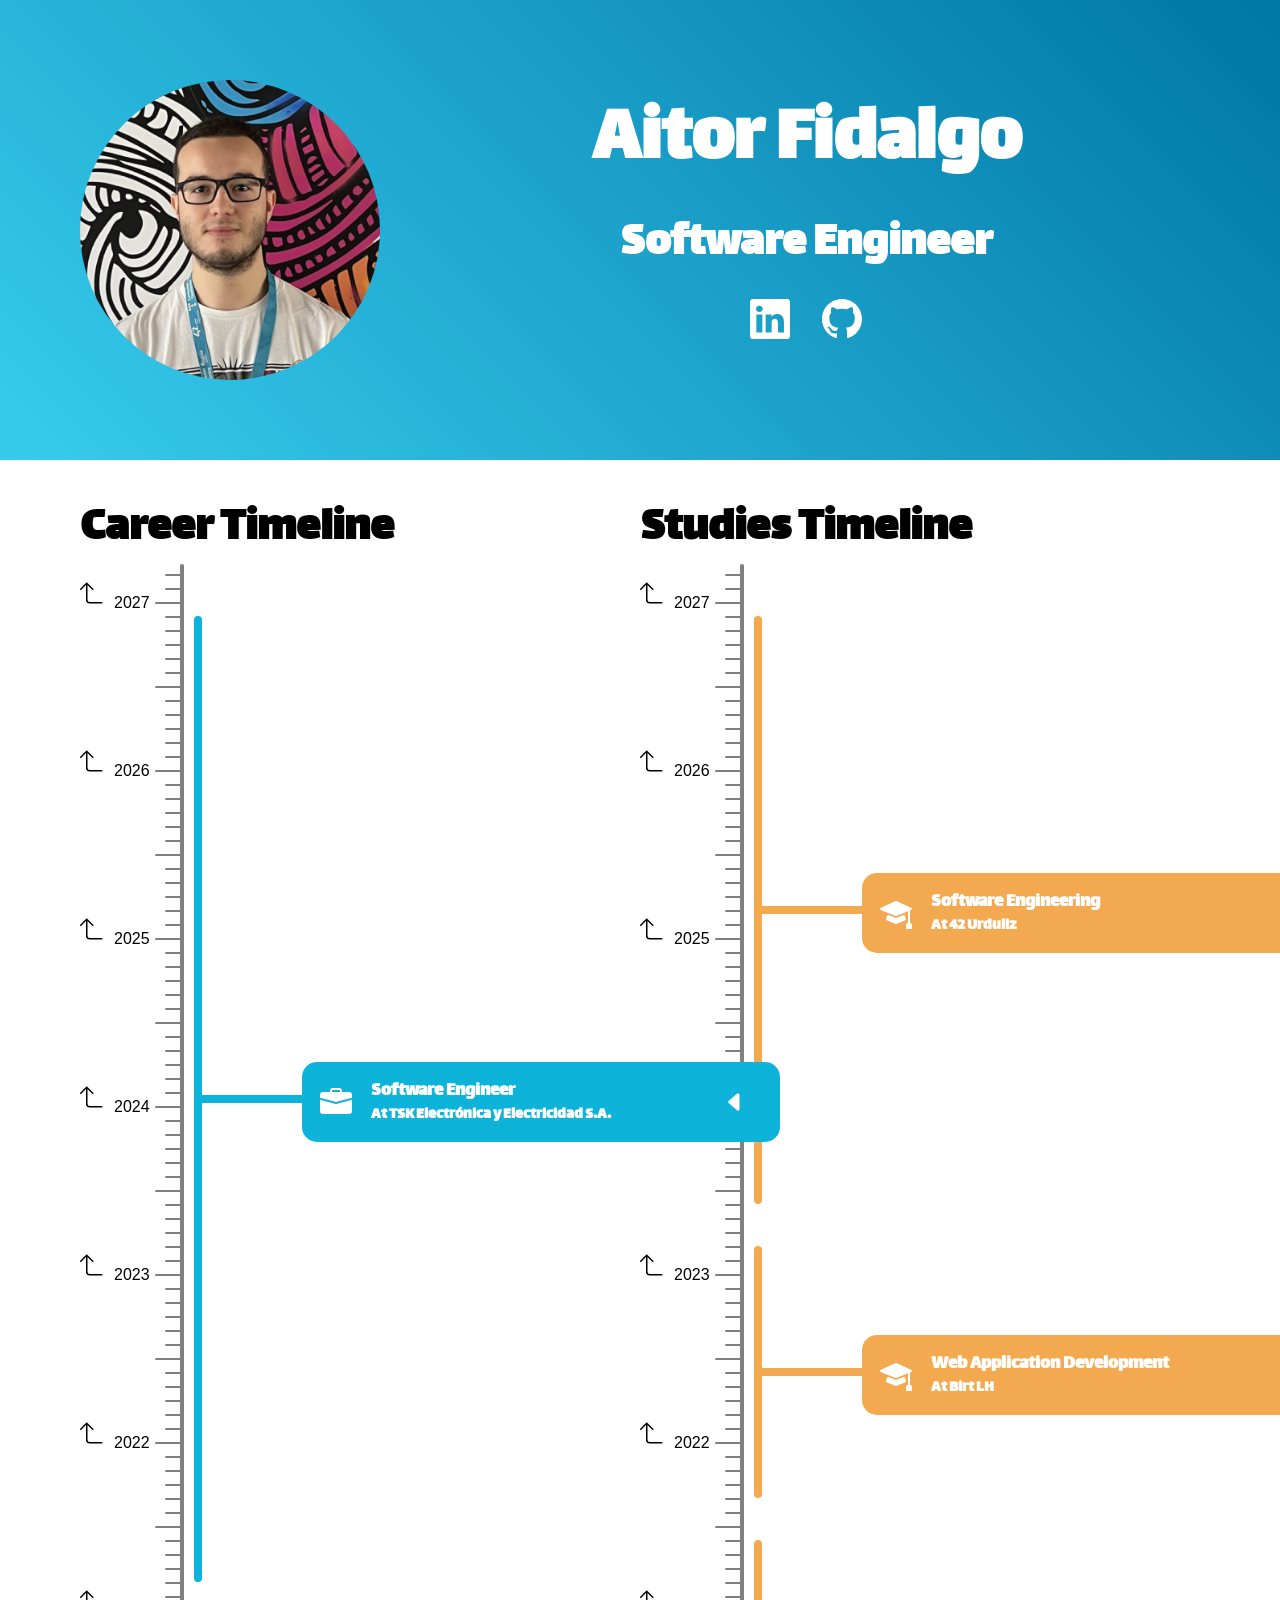
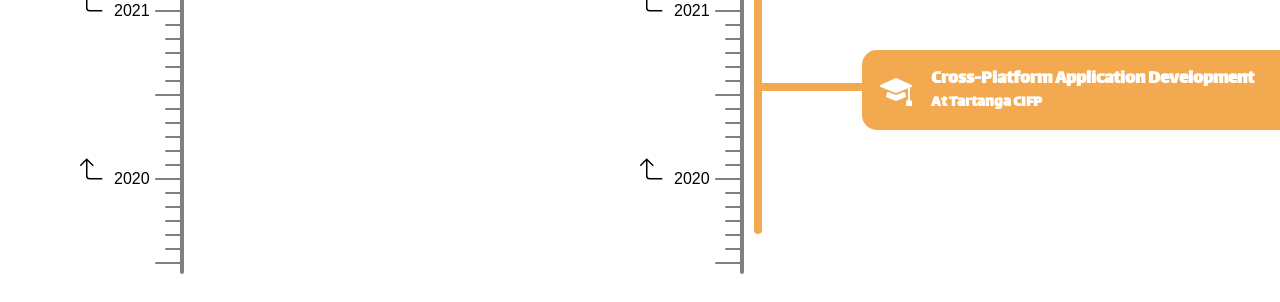
==== index.html @ bffec0f4 "Timeline creation automated with content data file" ====
<!DOCTYPE html>
<html lang="en">
	<head>
		<title>Aitor Fidalgo</title>
		<link rel="stylesheet" href="./css/styles.min.css">
		<link rel="stylesheet" href="./css/timeline.min.css">
		<script src="./src/timeline.js" type="module"></script>
	</head>
	<body>
		<header>
			<div class="content-wrapper row">
				<img class="profile-img" src="./img/profile.jpeg"/>
				<div class="title col">
					<h1>Aitor Fidalgo</h1>
					<h2>Software Engineer</h2>
					<div class="social-media row">
						<a href="https://es.linkedin.com/in/aitorfidalgo"><img src="./img/icons/linkedin-white.svg"/></a>
						<a href="https://github.com/aitorfi"><img src="./img/icons/github-white.svg"/></a>
					</div>
				</div>
			</div>
		</header>
		<main>
			<section>
				<div class="content-wrapper">
					<div class="row">
						<div class="col2">
							<h2>Career Timeline</h2>
							<div class="row" id="career-timeline">
								<div class="h-timeline"></div>
								<div class="v-timeline"></div>
								<div class="timeline-item-container col"></div>
							</div>
						</div>
						<div class="col2">
							<h2>Studies Timeline</h2>
							<div class="row" id="studies-timeline">
								<div class="h-timeline"></div>
								<div class="v-timeline"></div>
								<div class="timeline-item-container col"></div>
							</div>
						</div>	
					</div>
				</div>
			</section>
		</main>
	</body>
</html>
---- css/styles.min.css ----
@font-face{font-family:"lalezar-regular";src:url("../fonts/lalezar-regular-webfont.woff2") format("woff2"),url("../fonts/lalezar-regular-webfont.woff") format("woff");font-weight:normal;font-style:normal}body{margin:0;padding:0;font-family:Helvetica,Arial,sans-serif}h1,h2,h3,h4{width:100%;margin:0;font-family:"lalezar-regular"}h1{font-size:5rem}h2{font-size:3rem}h3{font-size:1.2rem}h4{font-size:1rem}header{padding:5rem 5rem;background-image:linear-gradient(45deg, #37ccee, #0076a5)}header .profile-img{width:300px;height:300px;border-radius:50%}header .title{width:100%;overflow:hidden;margin-left:2rem}header .title h1,header .title h2{color:#fff;text-align:center}header .title .social-media{align-self:center}header .title .social-media img{width:40px;height:40px;margin:1rem}main{padding:0 5rem}main section{margin:2rem 0}.content-wrapper{max-width:1600px;margin:0 auto}.row{display:flex;flex-direction:row}.col,.col2{display:flex;flex-direction:column}.col2{width:50%}
---- css/timeline.min.css ----
.time-milestone,.time-milestone-big{height:14px;align-items:center;justify-content:right;margin-left:auto;font-size:.8rem}.time-milestone img,.time-milestone-big img{width:24px;height:24px;margin-top:-20px;margin-right:10px}.time-milestone .time-milestone-indicator,.time-milestone-big .time-milestone-indicator{display:block;width:15px;height:2px;margin-left:5px;background-color:gray;border-top-left-radius:2px;border-bottom-left-radius:2px}.time-milestone-big{font-size:1rem}.time-milestone-big .time-milestone-indicator{width:25px}.v-timeline{width:4px;margin:-4px 0 -4px 0;background-color:gray;border-radius:4px}.timeline-item{width:8px;margin-left:10px;border-radius:4px}.timeline-item.job,.timeline-item-connector.job,.timeline-item-card.job{background-color:#0db3d9}.timeline-item.studies,.timeline-item-connector.studies,.timeline-item-card.studies{background-color:#f2a950}.timeline-item-connector{position:relative;width:100px;height:8px;margin-left:8px}.timeline-item-card{position:relative;width:450px;top:-33px;left:100px;padding:14px;color:#fff;border-radius:15px}.timeline-item-card h4{margin-top:-5px}.timeline-item-card img{width:32px;margin-right:15px;padding:4px}.timeline-item-card summary::-webkit-details-marker{display:none}.timeline-item-card .summary-marker-expanded{display:none}.timeline-item-card .summary-marker-collapsed{display:block}.timeline-item-card .summary-marker-expanded,.timeline-item-card .summary-marker-collapsed{width:24px;margin-left:auto}.timeline-item-card[open] .summary-marker-expanded{display:block}.timeline-item-card[open] .summary-marker-collapsed{display:none}
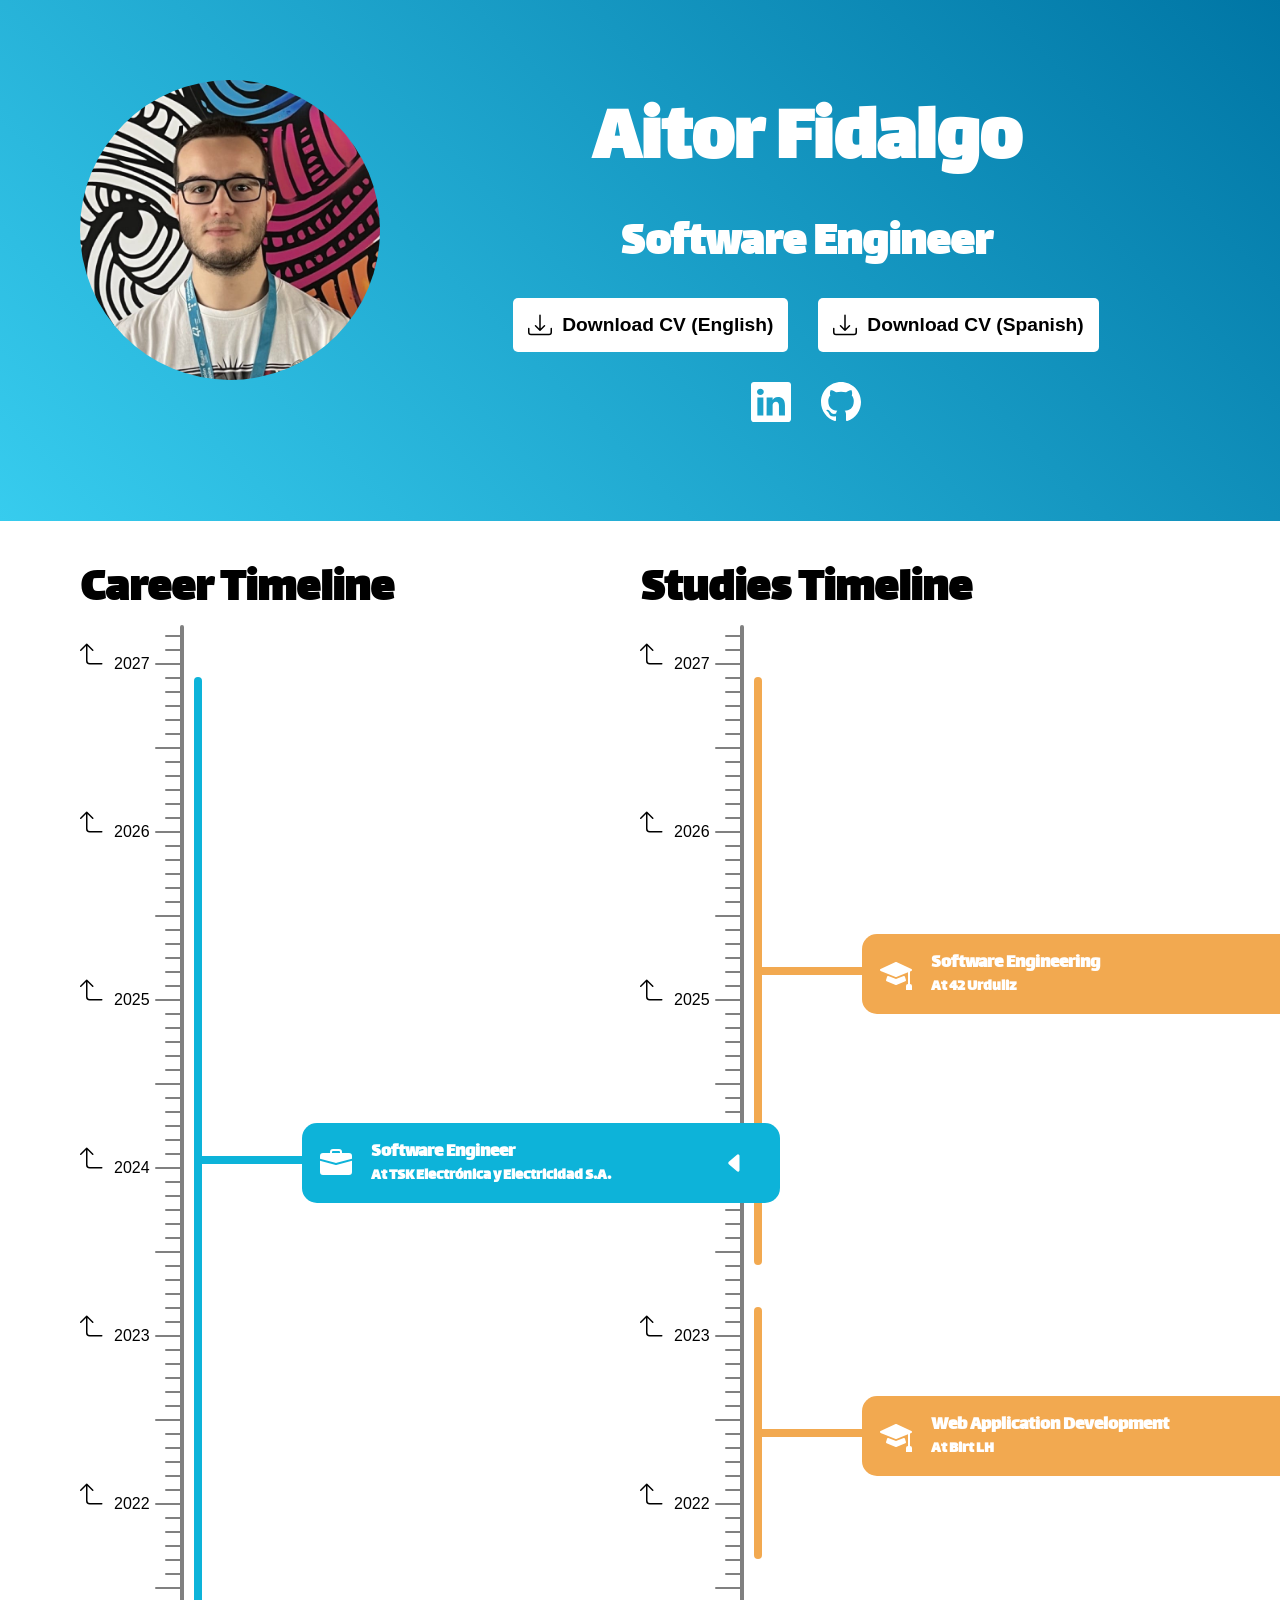
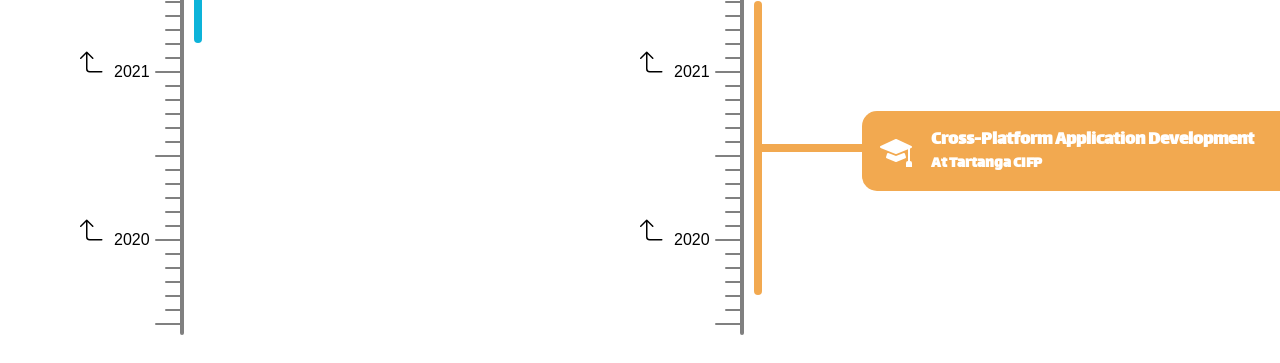
==== commit 4f1e775a: "Add cv download buttons to header" ====
--- a/index.html
+++ b/index.html
@@ -13,9 +13,19 @@
 				<div class="title col">
 					<h1>Aitor Fidalgo</h1>
 					<h2>Software Engineer</h2>
-					<div class="social-media row">
-						<a href="https://es.linkedin.com/in/aitorfidalgo"><img src="./img/icons/linkedin-white.svg"/></a>
-						<a href="https://github.com/aitorfi"><img src="./img/icons/github-white.svg"/></a>
+					<div class="centered-row">
+						<a class="download-button" href="./content/cv-english.pdf" download="CV - Aitor Fidalgo Sanchez (EN)">
+							<img src="./img/icons/download-black.svg" alt="Download icon"/>
+							Download CV (English)
+						</a>
+						<a class="download-button" href="./content/cv-spanish.pdf" download="CV - Aitor Fidalgo Sanchez (ES)">
+							<img src="./img/icons/download-black.svg" alt="Download icon"/>
+							Download CV (Spanish)
+						</a>
+					</div>
+					<div class="centered-row">
+						<a class="social-media-button" href="https://es.linkedin.com/in/aitorfidalgo"><img src="./img/icons/linkedin-white.svg"/></a>
+						<a class="social-media-button" href="https://github.com/aitorfi"><img src="./img/icons/github-white.svg"/></a>
 					</div>
 				</div>
 			</div>
--- a/css/styles.min.css
+++ b/css/styles.min.css
@@ -1 +1 @@
-@font-face{font-family:"lalezar-regular";src:url("../fonts/lalezar-regular-webfont.woff2") format("woff2"),url("../fonts/lalezar-regular-webfont.woff") format("woff");font-weight:normal;font-style:normal}body{margin:0;padding:0;font-family:Helvetica,Arial,sans-serif}h1,h2,h3,h4{width:100%;margin:0;font-family:"lalezar-regular"}h1{font-size:5rem}h2{font-size:3rem}h3{font-size:1.2rem}h4{font-size:1rem}header{padding:5rem 5rem;background-image:linear-gradient(45deg, #37ccee, #0076a5)}header .profile-img{width:300px;height:300px;border-radius:50%}header .title{width:100%;overflow:hidden;margin-left:2rem}header .title h1,header .title h2{color:#fff;text-align:center}header .title .social-media{align-self:center}header .title .social-media img{width:40px;height:40px;margin:1rem}main{padding:0 5rem}main section{margin:2rem 0}.content-wrapper{max-width:1600px;margin:0 auto}.row{display:flex;flex-direction:row}.col,.col2{display:flex;flex-direction:column}.col2{width:50%}+@font-face{font-family:"lalezar-regular";src:url("../fonts/lalezar-regular-webfont.woff2") format("woff2"),url("../fonts/lalezar-regular-webfont.woff") format("woff");font-weight:normal;font-style:normal}body{margin:0;padding:0;font-family:Helvetica,Arial,sans-serif}h1,h2,h3,h4{width:100%;margin:0;font-family:"lalezar-regular"}h1{font-size:5rem}h2{font-size:3rem}h3{font-size:1.2rem}h4{font-size:1rem}header{padding:5rem 5rem;background-image:linear-gradient(45deg, #37ccee, #0076a5)}header .profile-img{width:300px;height:300px;border-radius:50%}header .title{width:100%;overflow:hidden;margin-left:2rem}header .title h1,header .title h2{color:#fff;text-align:center}main{padding:0 5rem}main section{margin:2rem 0}.content-wrapper{max-width:1600px;margin:0 auto}.row,.centered-row{display:flex;flex-direction:row}.centered-row{align-self:center}.col,.col2{display:flex;flex-direction:column}.col2{width:50%}.download-button{display:flex;align-items:center;margin:15px;padding:15px;border-radius:5px;color:#000;background-color:#fff;font-size:1.2rem;text-decoration:none;font-weight:bold}.download-button img{width:24px;margin-right:10px}.social-media-button img{width:40px;height:40px;margin:15px}
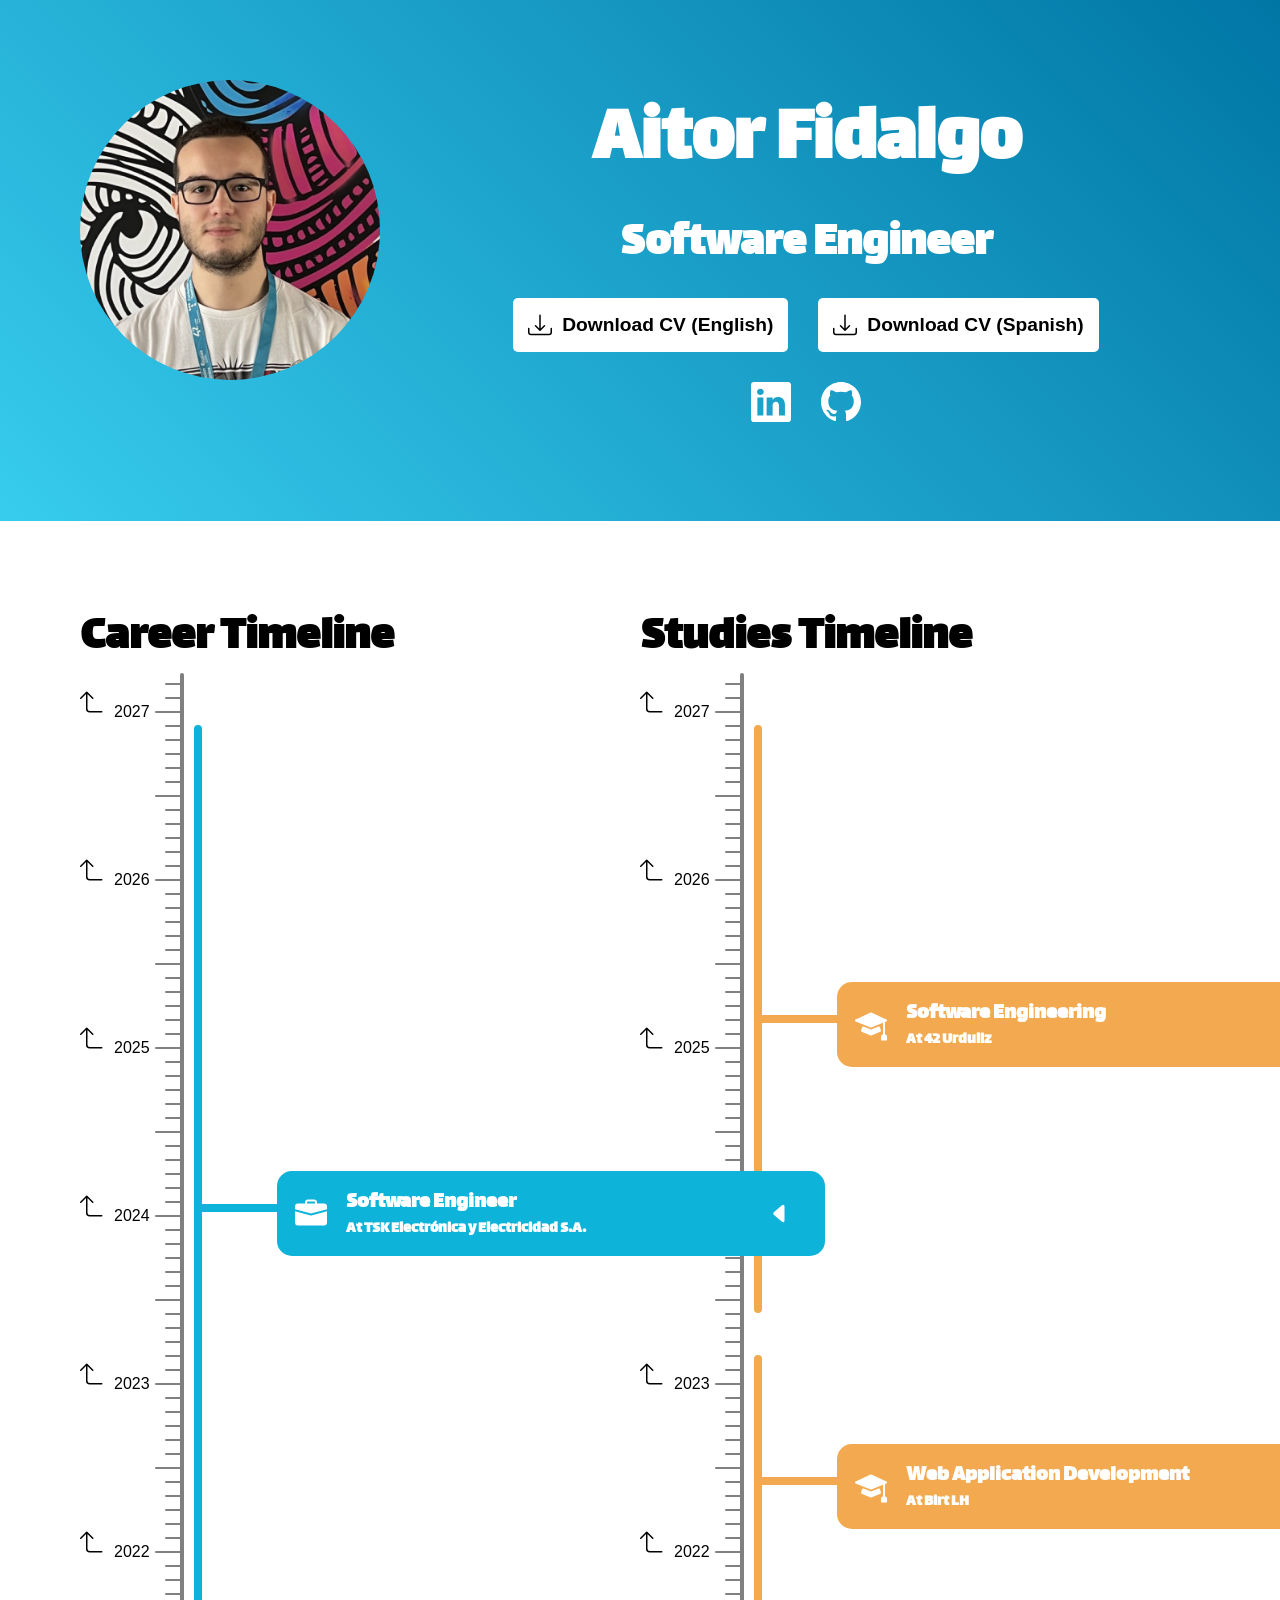
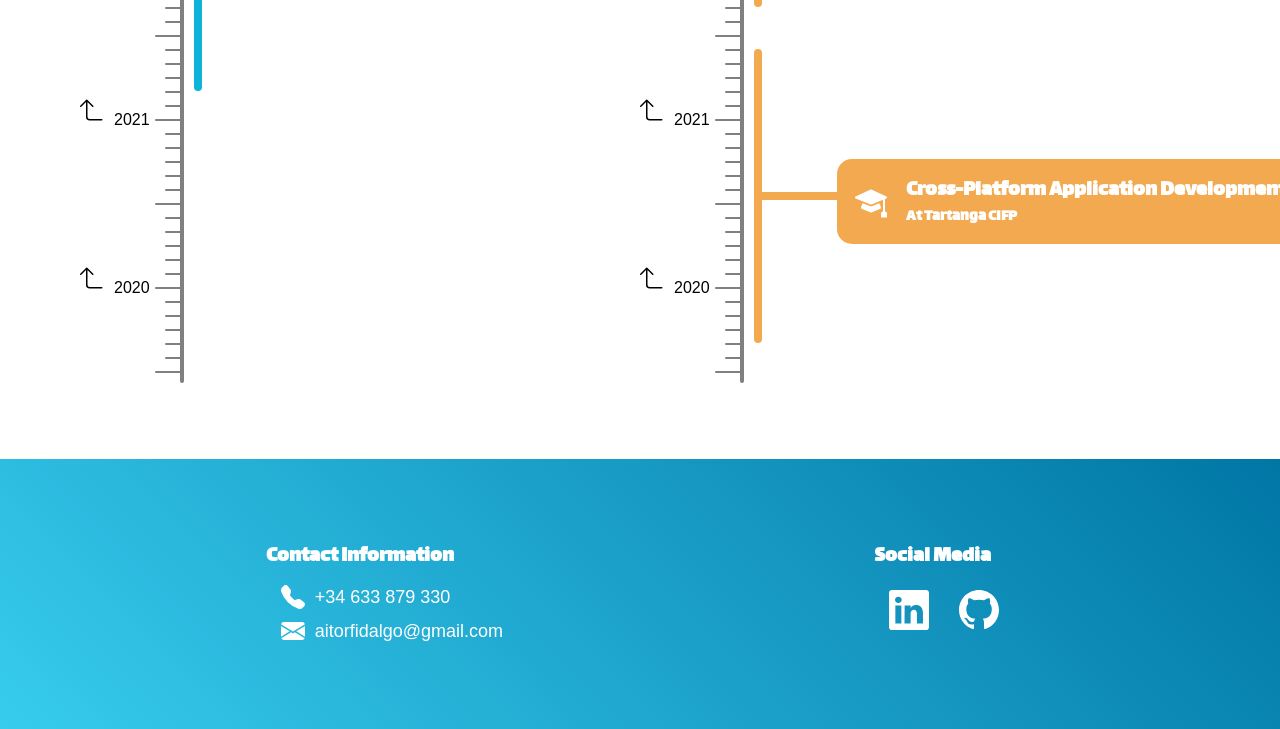
==== commit e658bb45: "WIP: Footer" ====
--- a/index.html
+++ b/index.html
@@ -24,8 +24,12 @@
 						</a>
 					</div>
 					<div class="centered-row">
-						<a class="social-media-button" href="https://es.linkedin.com/in/aitorfidalgo"><img src="./img/icons/linkedin-white.svg"/></a>
-						<a class="social-media-button" href="https://github.com/aitorfi"><img src="./img/icons/github-white.svg"/></a>
+						<a class="social-media-button" href="https://es.linkedin.com/in/aitorfidalgo">
+							<img src="./img/icons/linkedin-white.svg"/>
+						</a>
+						<a class="social-media-button" href="https://github.com/aitorfi">
+							<img src="./img/icons/github-white.svg"/>
+						</a>
 					</div>
 				</div>
 			</div>
@@ -54,5 +58,31 @@
 				</div>
 			</section>
 		</main>
+		<footer>
+			<div class="content-wrapper space-around-row">
+				<section>
+					<h3>Contact Information</h3>
+					<div class="contact-info-wrapper centered-row">
+						<img src="./img/icons/telephone-white.svg" alt="Telephone icon"/>
+						<span>+34 633 879 330</span>
+					</div>
+					<div class="contact-info-wrapper centered-row">
+						<img src="./img/icons/envelope-white.svg" alt="Email icon"/>
+						<span>aitorfidalgo@gmail.com</span>
+					</div>
+				</section>
+				<section>
+					<h3>Social Media</h3>
+					<div class="centered-row">
+						<a class="social-media-button" href="https://es.linkedin.com/in/aitorfidalgo">
+							<img src="./img/icons/linkedin-white.svg"/>
+						</a>
+						<a class="social-media-button" href="https://github.com/aitorfi">
+							<img src="./img/icons/github-white.svg"/>
+						</a>
+					</div>
+				</section>
+			</div>
+		</footer>
 	</body>
 </html>
--- a/css/styles.min.css
+++ b/css/styles.min.css
@@ -1 +1 @@
-@font-face{font-family:"lalezar-regular";src:url("../fonts/lalezar-regular-webfont.woff2") format("woff2"),url("../fonts/lalezar-regular-webfont.woff") format("woff");font-weight:normal;font-style:normal}body{margin:0;padding:0;font-family:Helvetica,Arial,sans-serif}h1,h2,h3,h4{width:100%;margin:0;font-family:"lalezar-regular"}h1{font-size:5rem}h2{font-size:3rem}h3{font-size:1.2rem}h4{font-size:1rem}header{padding:5rem 5rem;background-image:linear-gradient(45deg, #37ccee, #0076a5)}header .profile-img{width:300px;height:300px;border-radius:50%}header .title{width:100%;overflow:hidden;margin-left:2rem}header .title h1,header .title h2{color:#fff;text-align:center}main{padding:0 5rem}main section{margin:2rem 0}.content-wrapper{max-width:1600px;margin:0 auto}.row,.centered-row{display:flex;flex-direction:row}.centered-row{align-self:center}.col,.col2{display:flex;flex-direction:column}.col2{width:50%}.download-button{display:flex;align-items:center;margin:15px;padding:15px;border-radius:5px;color:#000;background-color:#fff;font-size:1.2rem;text-decoration:none;font-weight:bold}.download-button img{width:24px;margin-right:10px}.social-media-button img{width:40px;height:40px;margin:15px}+body{margin:0;padding:0}h1,h2,h3,h4{margin:0}@font-face{font-family:"lalezar-regular";src:url("../fonts/lalezar-regular-webfont.woff2") format("woff2"),url("../fonts/lalezar-regular-webfont.woff") format("woff");font-weight:normal;font-style:normal}body{font-family:Helvetica,Arial,sans-serif}h1,h2,h3,h4{width:100%;font-family:"lalezar-regular"}h1{font-size:5rem}h2{font-size:3rem}h3{font-size:1.4rem}h4{font-size:1rem}header,main,footer{padding:5rem}header,footer{background-image:linear-gradient(45deg, #37ccee, #0076a5)}header .profile-img{width:300px;height:300px;border-radius:50%}header .title{width:100%;overflow:hidden;margin-left:2rem}header .title h1,header .title h2{color:#fff;text-align:center}footer{color:#fff}footer .contact-info-wrapper{align-items:center;margin:10px 0 0 15px;font-size:large}footer .contact-info-wrapper img{width:24px;margin-right:10px}footer .contact-info-wrapper span{margin:auto 0px}.content-wrapper{max-width:1700px;margin:0 auto}.row,.space-around-row,.centered-row{display:flex;flex-direction:row}.centered-row{align-self:center}.space-around-row{justify-content:space-around}.col,.col2{display:flex;flex-direction:column}.col2{width:50%}.download-button{display:flex;align-items:center;margin:15px;padding:15px;border-radius:5px;color:#000;background-color:#fff;font-size:1.2rem;text-decoration:none;font-weight:bold}.download-button img{width:24px;margin-right:10px}.social-media-button img{width:40px;height:40px;margin:15px}
--- a/css/timeline.min.css
+++ b/css/timeline.min.css
@@ -1 +1 @@
-.time-milestone,.time-milestone-big{height:14px;align-items:center;justify-content:right;margin-left:auto;font-size:.8rem}.time-milestone img,.time-milestone-big img{width:24px;height:24px;margin-top:-20px;margin-right:10px}.time-milestone .time-milestone-indicator,.time-milestone-big .time-milestone-indicator{display:block;width:15px;height:2px;margin-left:5px;background-color:gray;border-top-left-radius:2px;border-bottom-left-radius:2px}.time-milestone-big{font-size:1rem}.time-milestone-big .time-milestone-indicator{width:25px}.v-timeline{width:4px;margin:-4px 0 -4px 0;background-color:gray;border-radius:4px}.timeline-item{width:8px;margin-left:10px;border-radius:4px}.timeline-item.job,.timeline-item-connector.job,.timeline-item-card.job{background-color:#0db3d9}.timeline-item.studies,.timeline-item-connector.studies,.timeline-item-card.studies{background-color:#f2a950}.timeline-item-connector{position:relative;width:100px;height:8px;margin-left:8px}.timeline-item-card{position:relative;width:450px;top:-33px;left:100px;padding:14px;color:#fff;border-radius:15px}.timeline-item-card h4{margin-top:-5px}.timeline-item-card img{width:32px;margin-right:15px;padding:4px}.timeline-item-card summary::-webkit-details-marker{display:none}.timeline-item-card .summary-marker-expanded{display:none}.timeline-item-card .summary-marker-collapsed{display:block}.timeline-item-card .summary-marker-expanded,.timeline-item-card .summary-marker-collapsed{width:24px;margin-left:auto}.timeline-item-card[open] .summary-marker-expanded{display:block}.timeline-item-card[open] .summary-marker-collapsed{display:none}+.time-milestone,.time-milestone-big{height:14px;align-items:center;justify-content:right;margin-left:auto;font-size:.8rem}.time-milestone img,.time-milestone-big img{width:24px;height:24px;margin-top:-20px;margin-right:10px}.time-milestone .time-milestone-indicator,.time-milestone-big .time-milestone-indicator{display:block;width:15px;height:2px;margin-left:5px;background-color:gray;border-top-left-radius:2px;border-bottom-left-radius:2px}.time-milestone-big{font-size:1rem}.time-milestone-big .time-milestone-indicator{width:25px}.v-timeline{width:4px;margin:-4px 0 -4px 0;background-color:gray;border-radius:4px}.timeline-item{width:8px;margin-left:10px;border-radius:4px}.timeline-item.job,.timeline-item-connector.job,.timeline-item-card.job{background-color:#0db3d9}.timeline-item.studies,.timeline-item-connector.studies,.timeline-item-card.studies{background-color:#f2a950}.timeline-item-connector{position:relative;width:75px;height:8px;margin-left:8px}.timeline-item-card{position:relative;width:520px;top:-33px;left:75px;padding:14px;color:#fff;border-radius:15px}.timeline-item-card h4{margin-top:-5px}.timeline-item-card img{width:32px;margin-right:15px;padding:4px}.timeline-item-card summary{cursor:pointer}.timeline-item-card summary::-webkit-details-marker{display:none}.timeline-item-card .summary-marker-expanded{display:none}.timeline-item-card .summary-marker-collapsed{display:block}.timeline-item-card .summary-marker-expanded,.timeline-item-card .summary-marker-collapsed{width:24px;margin-left:auto}.timeline-item-card[open] .summary-marker-expanded{display:block}.timeline-item-card[open] .summary-marker-collapsed{display:none}
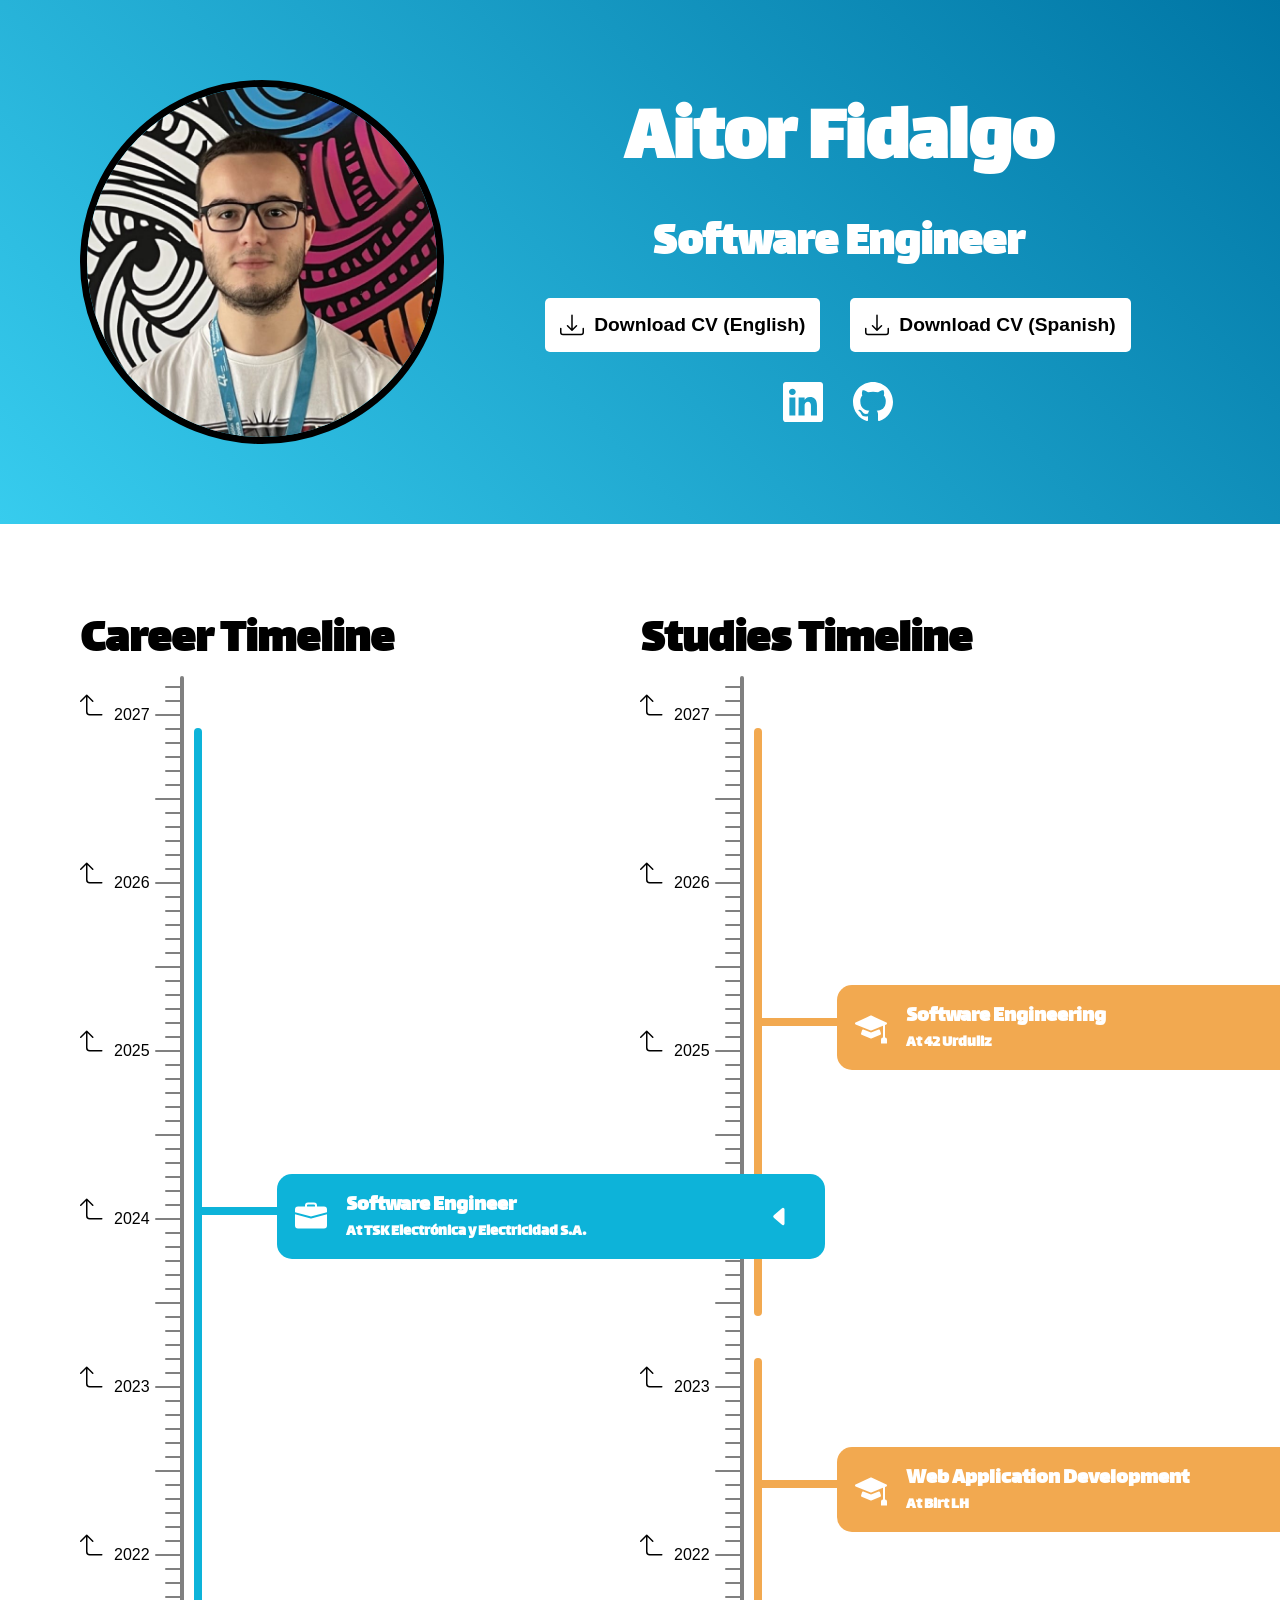
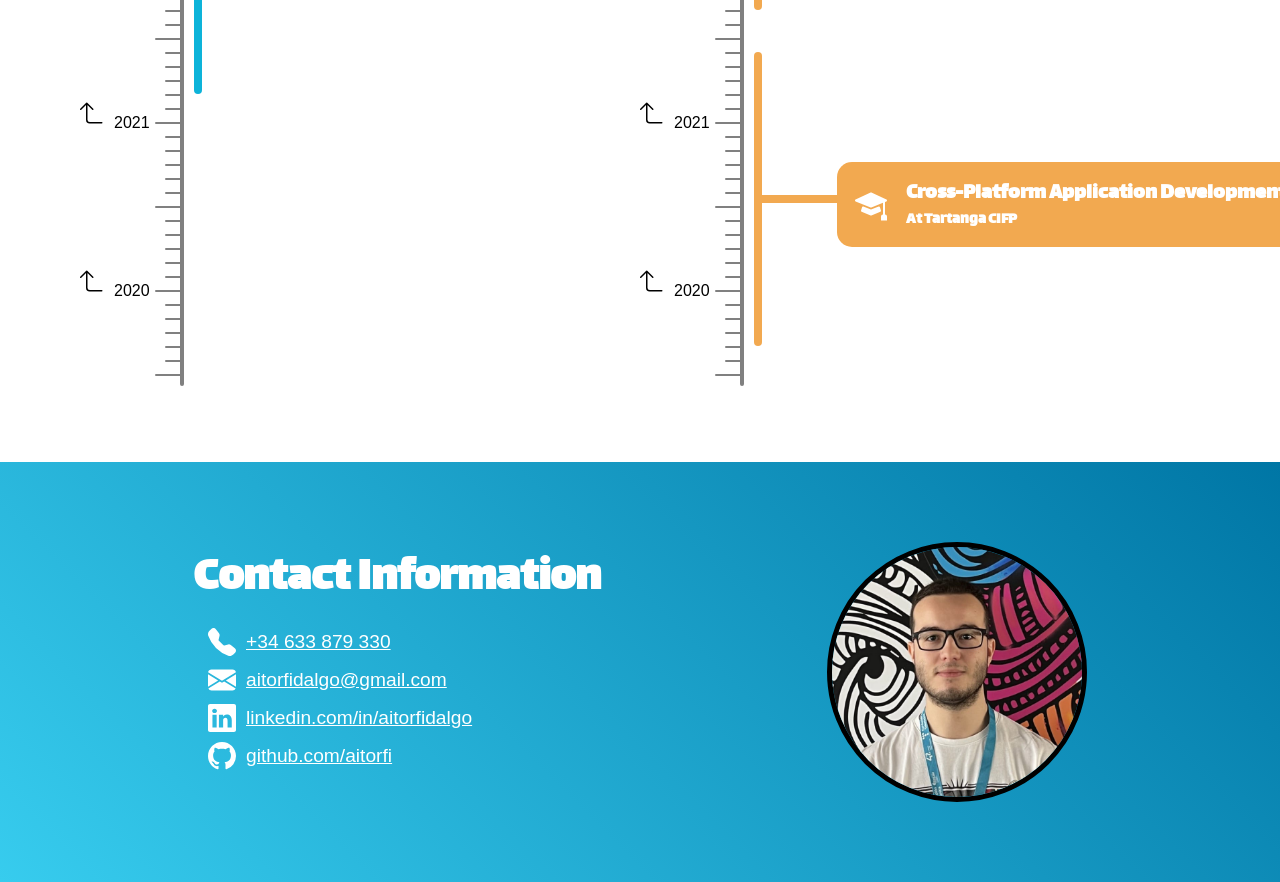
==== commit ebfd43d2: "Added page footer" ====
--- a/index.html
+++ b/index.html
@@ -24,7 +24,7 @@
 						</a>
 					</div>
 					<div class="centered-row">
-						<a class="social-media-button" href="https://es.linkedin.com/in/aitorfidalgo">
+						<a class="social-media-button" href="https://linkedin.com/in/aitorfidalgo">
 							<img src="./img/icons/linkedin-white.svg"/>
 						</a>
 						<a class="social-media-button" href="https://github.com/aitorfi">
@@ -61,27 +61,25 @@
 		<footer>
 			<div class="content-wrapper space-around-row">
 				<section>
-					<h3>Contact Information</h3>
+					<h2>Contact Information</h2>
 					<div class="contact-info-wrapper centered-row">
 						<img src="./img/icons/telephone-white.svg" alt="Telephone icon"/>
-						<span>+34 633 879 330</span>
+						<a href="tel:+34633879330">+34 633 879 330</a>
 					</div>
 					<div class="contact-info-wrapper centered-row">
 						<img src="./img/icons/envelope-white.svg" alt="Email icon"/>
-						<span>aitorfidalgo@gmail.com</span>
+						<a href="mailto:aitorfidalgo@gmail.com">aitorfidalgo@gmail.com</a>
+					</div>
+					<div class="contact-info-wrapper centered-row">
+						<img src="./img/icons/linkedin-white.svg" alt="LinkedIn icon"/>
+						<a href="https://linkedin.com/in/aitorfidalgo">linkedin.com/in/aitorfidalgo</a>
+					</div>
+					<div class="contact-info-wrapper centered-row">
+						<img src="./img/icons/github-white.svg" alt="GitHub icon"/>
+						<a href="https://github.com/aitorfi">github.com/aitorfi</a>
 					</div>
 				</section>
-				<section>
-					<h3>Social Media</h3>
-					<div class="centered-row">
-						<a class="social-media-button" href="https://es.linkedin.com/in/aitorfidalgo">
-							<img src="./img/icons/linkedin-white.svg"/>
-						</a>
-						<a class="social-media-button" href="https://github.com/aitorfi">
-							<img src="./img/icons/github-white.svg"/>
-						</a>
-					</div>
-				</section>
+				<img class="profile-img" src="./img/profile.jpeg"/>
 			</div>
 		</footer>
 	</body>
--- a/css/styles.min.css
+++ b/css/styles.min.css
@@ -1 +1 @@
-body{margin:0;padding:0}h1,h2,h3,h4{margin:0}@font-face{font-family:"lalezar-regular";src:url("../fonts/lalezar-regular-webfont.woff2") format("woff2"),url("../fonts/lalezar-regular-webfont.woff") format("woff");font-weight:normal;font-style:normal}body{font-family:Helvetica,Arial,sans-serif}h1,h2,h3,h4{width:100%;font-family:"lalezar-regular"}h1{font-size:5rem}h2{font-size:3rem}h3{font-size:1.4rem}h4{font-size:1rem}header,main,footer{padding:5rem}header,footer{background-image:linear-gradient(45deg, #37ccee, #0076a5)}header .profile-img{width:300px;height:300px;border-radius:50%}header .title{width:100%;overflow:hidden;margin-left:2rem}header .title h1,header .title h2{color:#fff;text-align:center}footer{color:#fff}footer .contact-info-wrapper{align-items:center;margin:10px 0 0 15px;font-size:large}footer .contact-info-wrapper img{width:24px;margin-right:10px}footer .contact-info-wrapper span{margin:auto 0px}.content-wrapper{max-width:1700px;margin:0 auto}.row,.space-around-row,.centered-row{display:flex;flex-direction:row}.centered-row{align-self:center}.space-around-row{justify-content:space-around}.col,.col2{display:flex;flex-direction:column}.col2{width:50%}.download-button{display:flex;align-items:center;margin:15px;padding:15px;border-radius:5px;color:#000;background-color:#fff;font-size:1.2rem;text-decoration:none;font-weight:bold}.download-button img{width:24px;margin-right:10px}.social-media-button img{width:40px;height:40px;margin:15px}+body{margin:0;padding:0}h1,h2,h3,h4{margin:0}@font-face{font-family:"lalezar-regular";src:url("../fonts/lalezar-regular-webfont.woff2") format("woff2"),url("../fonts/lalezar-regular-webfont.woff") format("woff");font-weight:normal;font-style:normal}body{font-family:Helvetica,Arial,sans-serif}h1,h2,h3,h4{width:100%;font-family:"lalezar-regular"}h1{font-size:5rem}h2{font-size:3rem}h3{font-size:1.4rem}h4{font-size:1rem}header,main,footer{padding:5rem}header,footer{background-image:linear-gradient(45deg, #37ccee, #0076a5)}header .profile-img{width:350px;height:350px;border:7px solid #000;border-radius:50%}header .title{width:100%;overflow:hidden;margin-left:2rem}header .title h1,header .title h2{color:#fff;text-align:center}footer{color:#fff}footer .profile-img{width:250px;height:250px;border:5px solid #000;border-radius:50%}footer .contact-info-wrapper{align-items:center;margin:10px 0 0 15px;font-size:larger}footer .contact-info-wrapper img{width:28px;margin-right:10px}footer .contact-info-wrapper a{color:#fff}.content-wrapper{max-width:1700px;margin:0 auto}.row,.space-around-row,.centered-row{display:flex;flex-direction:row}.centered-row{align-self:center}.space-around-row{justify-content:space-around}.col,.col2{display:flex;flex-direction:column}.col2{width:50%}.download-button{display:flex;align-items:center;margin:15px;padding:15px;border-radius:5px;color:#000;background-color:#fff;font-size:1.2rem;text-decoration:none;font-weight:bold}.download-button img{width:24px;margin-right:10px}.social-media-button img{width:40px;height:40px;margin:15px}
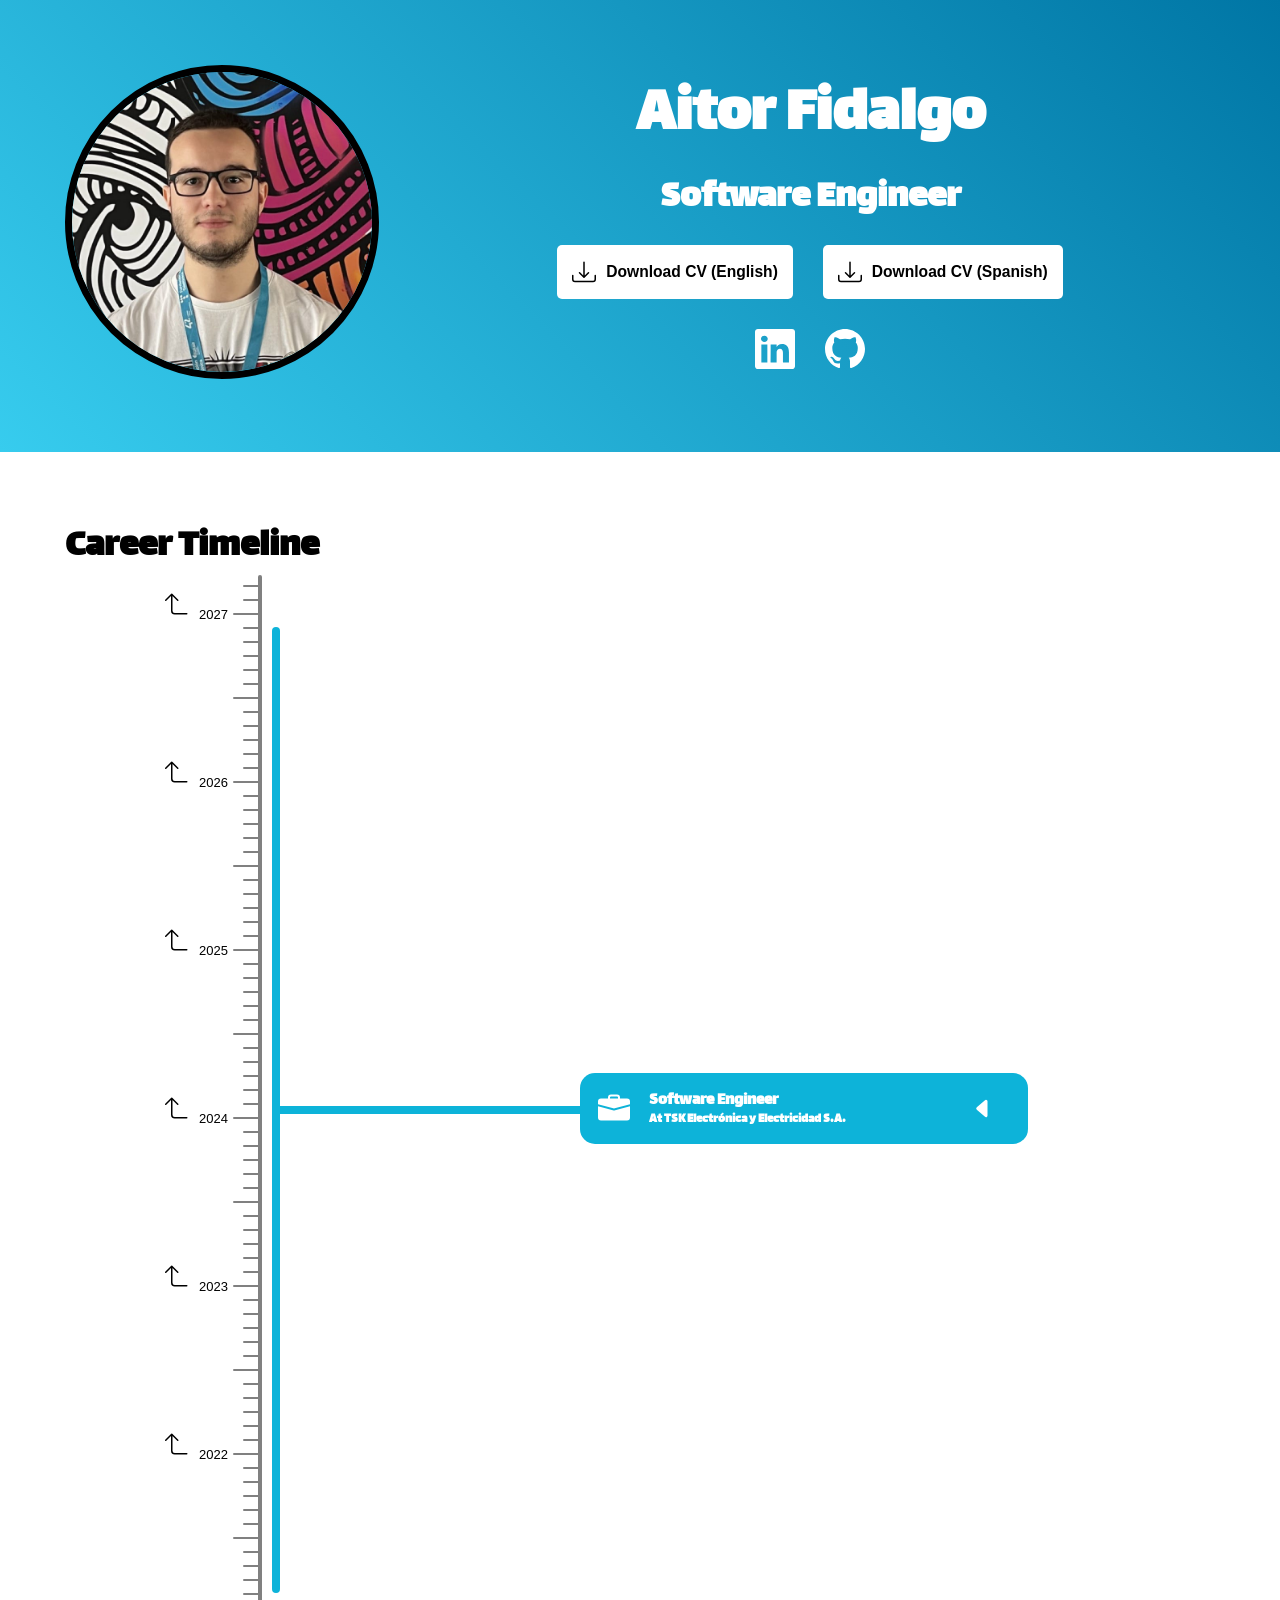
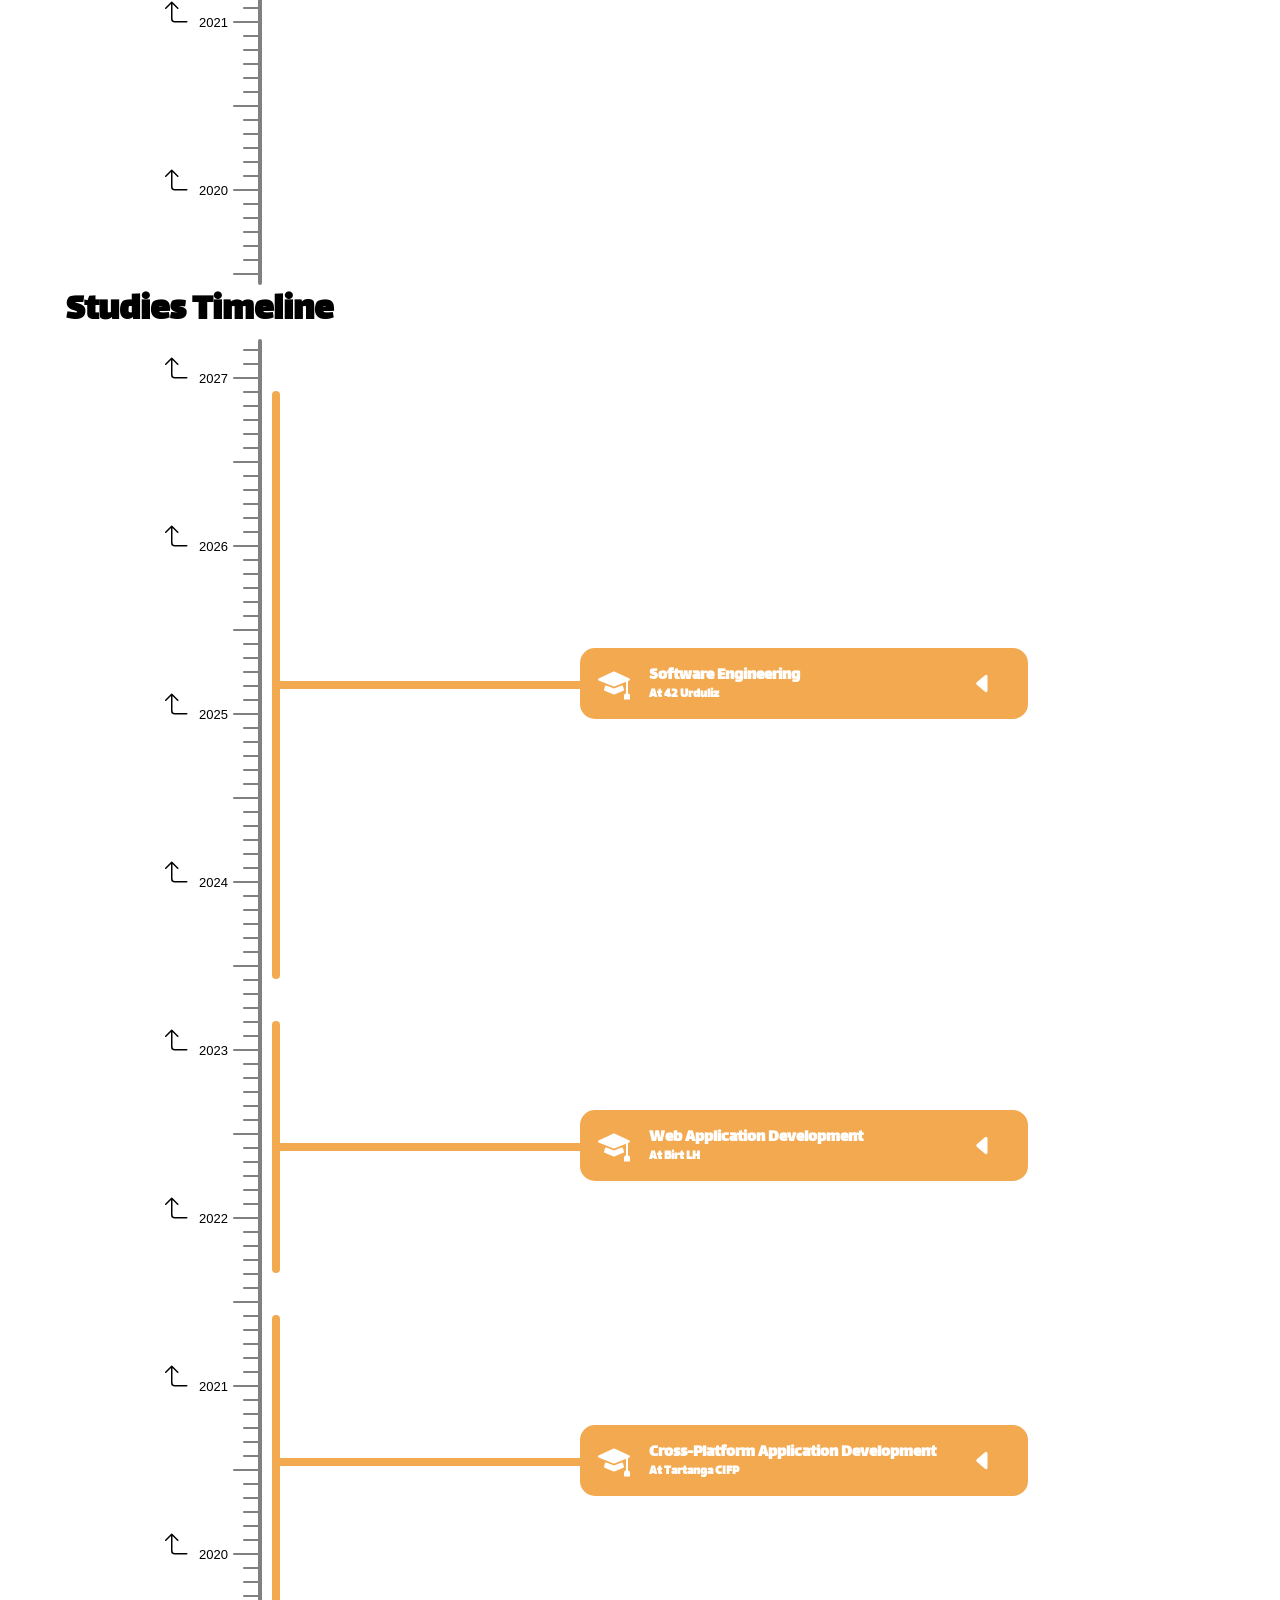
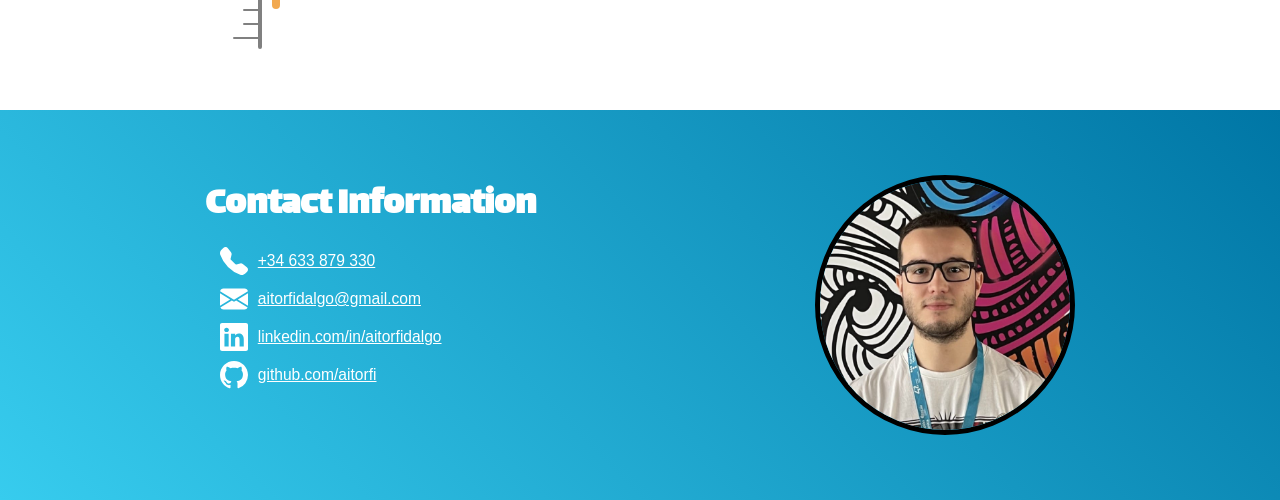
==== commit 06aeb161: "WIP: Responsive design" ====
--- a/index.html
+++ b/index.html
@@ -1,9 +1,10 @@
 <!DOCTYPE html>
 <html lang="en">
 	<head>
+		<meta name="viewport" content="width=device-width, initial-scale=1"/>
 		<title>Aitor Fidalgo</title>
-		<link rel="stylesheet" href="./css/styles.min.css">
-		<link rel="stylesheet" href="./css/timeline.min.css">
+		<link rel="stylesheet" href="./css/styles.min.css"/>
+		<link rel="stylesheet" href="./css/timeline.min.css"/>
 		<script src="./src/timeline.js" type="module"></script>
 	</head>
 	<body>
@@ -13,7 +14,7 @@
 				<div class="title col">
 					<h1>Aitor Fidalgo</h1>
 					<h2>Software Engineer</h2>
-					<div class="centered-row">
+					<div class="cv-download-buttons-wrapper">
 						<a class="download-button" href="./content/cv-english.pdf" download="CV - Aitor Fidalgo Sanchez (EN)">
 							<img src="./img/icons/download-black.svg" alt="Download icon"/>
 							Download CV (English)
@@ -35,28 +36,26 @@
 			</div>
 		</header>
 		<main>
-			<section>
-				<div class="content-wrapper">
-					<div class="row">
-						<div class="col2">
-							<h2>Career Timeline</h2>
-							<div class="row" id="career-timeline">
-								<div class="h-timeline"></div>
-								<div class="v-timeline"></div>
-								<div class="timeline-item-container col"></div>
-							</div>
+			<div class="content-wrapper">
+				<section class="timeline-section">
+					<div class="timeline-wrapper">
+						<h2>Career Timeline</h2>
+						<div class="timeline" id="career-timeline">
+							<div class="h-timeline"></div>
+							<div class="v-timeline"></div>
+							<div class="timeline-item-container col"></div>
 						</div>
-						<div class="col2">
-							<h2>Studies Timeline</h2>
-							<div class="row" id="studies-timeline">
-								<div class="h-timeline"></div>
-								<div class="v-timeline"></div>
-								<div class="timeline-item-container col"></div>
-							</div>
-						</div>	
 					</div>
-				</div>
-			</section>
+					<div class="timeline-wrapper">
+						<h2>Studies Timeline</h2>
+						<div class="timeline" id="studies-timeline">
+							<div class="h-timeline"></div>
+							<div class="v-timeline"></div>
+							<div class="timeline-item-container col"></div>
+						</div>
+					</div>	
+				</section>
+			</div>
 		</main>
 		<footer>
 			<div class="content-wrapper space-around-row">
--- a/css/styles.min.css
+++ b/css/styles.min.css
@@ -1 +1 @@
-body{margin:0;padding:0}h1,h2,h3,h4{margin:0}@font-face{font-family:"lalezar-regular";src:url("../fonts/lalezar-regular-webfont.woff2") format("woff2"),url("../fonts/lalezar-regular-webfont.woff") format("woff");font-weight:normal;font-style:normal}body{font-family:Helvetica,Arial,sans-serif}h1,h2,h3,h4{width:100%;font-family:"lalezar-regular"}h1{font-size:5rem}h2{font-size:3rem}h3{font-size:1.4rem}h4{font-size:1rem}header,main,footer{padding:5rem}header,footer{background-image:linear-gradient(45deg, #37ccee, #0076a5)}header .profile-img{width:350px;height:350px;border:7px solid #000;border-radius:50%}header .title{width:100%;overflow:hidden;margin-left:2rem}header .title h1,header .title h2{color:#fff;text-align:center}footer{color:#fff}footer .profile-img{width:250px;height:250px;border:5px solid #000;border-radius:50%}footer .contact-info-wrapper{align-items:center;margin:10px 0 0 15px;font-size:larger}footer .contact-info-wrapper img{width:28px;margin-right:10px}footer .contact-info-wrapper a{color:#fff}.content-wrapper{max-width:1700px;margin:0 auto}.row,.space-around-row,.centered-row{display:flex;flex-direction:row}.centered-row{align-self:center}.space-around-row{justify-content:space-around}.col,.col2{display:flex;flex-direction:column}.col2{width:50%}.download-button{display:flex;align-items:center;margin:15px;padding:15px;border-radius:5px;color:#000;background-color:#fff;font-size:1.2rem;text-decoration:none;font-weight:bold}.download-button img{width:24px;margin-right:10px}.social-media-button img{width:40px;height:40px;margin:15px}+body{margin:0;padding:0}h1,h2,h3,h4{margin:0}@font-face{font-family:"lalezar-regular";src:url("../fonts/lalezar-regular-webfont.woff2") format("woff2"),url("../fonts/lalezar-regular-webfont.woff") format("woff");font-weight:normal;font-style:normal}html{font-family:Helvetica,Arial,sans-serif;font-size:14px}h1,h2,h3,h4{width:100%;font-family:"lalezar-regular"}h1{font-size:5rem}h2{font-size:3rem}h3{font-size:1.3rem}h4{font-size:1rem}header,main,footer{padding:5rem}header,footer{background-image:linear-gradient(45deg, #37ccee, #0076a5)}header .profile-img{width:350px;height:350px;border:7px solid #000;border-radius:50%}header .title{width:100%;overflow:hidden;margin-left:2rem}header .title h1,header .title h2{color:#fff;text-align:center}header .title .cv-download-buttons-wrapper{display:flex;align-self:center}footer{color:#fff}footer .profile-img{width:250px;height:250px;border:5px solid #000;border-radius:50%}footer .contact-info-wrapper{align-items:center;margin:10px 0 0 15px;font-size:larger}footer .contact-info-wrapper img{width:28px;margin-right:10px}footer .contact-info-wrapper a{color:#fff}.content-wrapper{max-width:1700px;margin:0 auto}.row,.space-around-row,.centered-row{display:flex;flex-direction:row}.centered-row{align-self:center}.space-around-row{justify-content:space-around}.col{display:flex;flex-direction:column}.download-button{display:flex;align-items:center;margin:15px;padding:15px;border-radius:5px;color:#000;background-color:#fff;font-size:1.2rem;text-decoration:none;font-weight:bold}.download-button img{width:24px;margin-right:10px}.social-media-button img{width:40px;margin:15px}.timeline-section{display:flex;flex-direction:row}.timeline-section .timeline-wrapper{display:flex;flex-direction:column;width:50%}@media screen and (max-width: 1600px){.timeline-section{flex-direction:column}.timeline-section .timeline-wrapper{width:100%}.timeline-section .timeline-wrapper .timeline{margin-left:100px}.timeline-section .timeline-wrapper .timeline .timeline-item-connector{width:450px}.timeline-section .timeline-wrapper .timeline .timeline-item-connector .timeline-item-card{left:450px}}@media screen and (max-width: 1300px){html{font-size:13px}header .profile-img{width:300px;height:300px}.timeline-section .timeline-wrapper .timeline .timeline-item-connector{width:300px}.timeline-section .timeline-wrapper .timeline .timeline-item-connector .timeline-item-card{width:420px;left:300px}}@media screen and (max-width: 1100px){header,main,footer{padding:4rem}h1{font-size:4rem}h2{font-size:3rem}header .content-wrapper{flex-direction:column;justify-content:center}header .content-wrapper .profile-img{margin:0px auto}header .content-wrapper .title{margin-top:40px;margin-left:0px}.timeline-section .timeline-wrapper .timeline{margin:0px}.timeline-section .timeline-wrapper .timeline .timeline-item-connector{width:100px}.timeline-section .timeline-wrapper .timeline .timeline-item-connector .timeline-item-card{left:100px}}@media screen and (max-width: 800px){header .content-wrapper .profile-img{width:50%;height:auto}.timeline-section .timeline-wrapper .timeline .timeline-item-connector{width:50px}.timeline-section .timeline-wrapper .timeline .timeline-item-connector .timeline-item-card{left:50px;width:410px}.timeline-section .timeline-wrapper .timeline .timeline-item-connector .timeline-item-card img{width:28px}}@media screen and (max-width: 700px){header .cv-download-buttons-wrapper{flex-direction:column}}@media screen and (max-width: 600px){header .content-wrapper .profile-img{width:60%;height:auto}}@media screen and (max-width: 500px){header,main,footer{padding:3rem}.download-button{padding:10px;color:#000;font-size:1.2rem}.download-button img{width:20px}}@media screen and (max-width: 400px){h1{font-size:3rem}h2{font-size:2.5rem}.download-button{font-size:1rem}.social-media-button img{width:32px}}
--- a/css/timeline.min.css
+++ b/css/timeline.min.css
@@ -1 +1 @@
-.time-milestone,.time-milestone-big{height:14px;align-items:center;justify-content:right;margin-left:auto;font-size:.8rem}.time-milestone img,.time-milestone-big img{width:24px;height:24px;margin-top:-20px;margin-right:10px}.time-milestone .time-milestone-indicator,.time-milestone-big .time-milestone-indicator{display:block;width:15px;height:2px;margin-left:5px;background-color:gray;border-top-left-radius:2px;border-bottom-left-radius:2px}.time-milestone-big{font-size:1rem}.time-milestone-big .time-milestone-indicator{width:25px}.v-timeline{width:4px;margin:-4px 0 -4px 0;background-color:gray;border-radius:4px}.timeline-item{width:8px;margin-left:10px;border-radius:4px}.timeline-item.job,.timeline-item-connector.job,.timeline-item-card.job{background-color:#0db3d9}.timeline-item.studies,.timeline-item-connector.studies,.timeline-item-card.studies{background-color:#f2a950}.timeline-item-connector{position:relative;width:75px;height:8px;margin-left:8px}.timeline-item-card{position:relative;width:520px;top:-33px;left:75px;padding:14px;color:#fff;border-radius:15px}.timeline-item-card h4{margin-top:-5px}.timeline-item-card img{width:32px;margin-right:15px;padding:4px}.timeline-item-card summary{cursor:pointer}.timeline-item-card summary::-webkit-details-marker{display:none}.timeline-item-card .summary-marker-expanded{display:none}.timeline-item-card .summary-marker-collapsed{display:block}.timeline-item-card .summary-marker-expanded,.timeline-item-card .summary-marker-collapsed{width:24px;margin-left:auto}.timeline-item-card[open] .summary-marker-expanded{display:block}.timeline-item-card[open] .summary-marker-collapsed{display:none}+.timeline{display:flex;flex-direction:row}.time-milestone,.time-milestone-big{height:14px;align-items:center;justify-content:right;margin-left:auto;font-size:.8rem}.time-milestone img,.time-milestone-big img{width:24px;height:24px;margin-top:-20px;margin-right:10px}.time-milestone .time-milestone-indicator,.time-milestone-big .time-milestone-indicator{display:block;width:15px;height:2px;margin-left:5px;background-color:gray;border-top-left-radius:2px;border-bottom-left-radius:2px}.time-milestone-big{font-size:1rem}.time-milestone-big .time-milestone-indicator{width:25px}.v-timeline{width:4px;margin:-4px 0 -4px 0;background-color:gray;border-radius:4px}.timeline-item{width:8px;margin-left:10px;border-radius:4px}.timeline-item.job,.timeline-item-connector.job,.timeline-item-card.job{background-color:#0db3d9}.timeline-item.studies,.timeline-item-connector.studies,.timeline-item-card.studies{background-color:#f2a950}.timeline-item-connector{position:relative;width:75px;height:8px;margin-left:8px}.timeline-item-card{position:relative;width:440px;top:-33px;left:75px;padding:14px;color:#fff;border-radius:15px}.timeline-item-card h4{margin-top:-5px}.timeline-item-card img{width:32px;margin-right:15px;padding:4px}.timeline-item-card summary{cursor:pointer}.timeline-item-card summary::-webkit-details-marker{display:none}.timeline-item-card .summary-marker-expanded{display:none}.timeline-item-card .summary-marker-collapsed{display:block}.timeline-item-card .summary-marker-expanded,.timeline-item-card .summary-marker-collapsed{width:24px;margin-left:auto}.timeline-item-card[open] .summary-marker-expanded{display:block}.timeline-item-card[open] .summary-marker-collapsed{display:none}
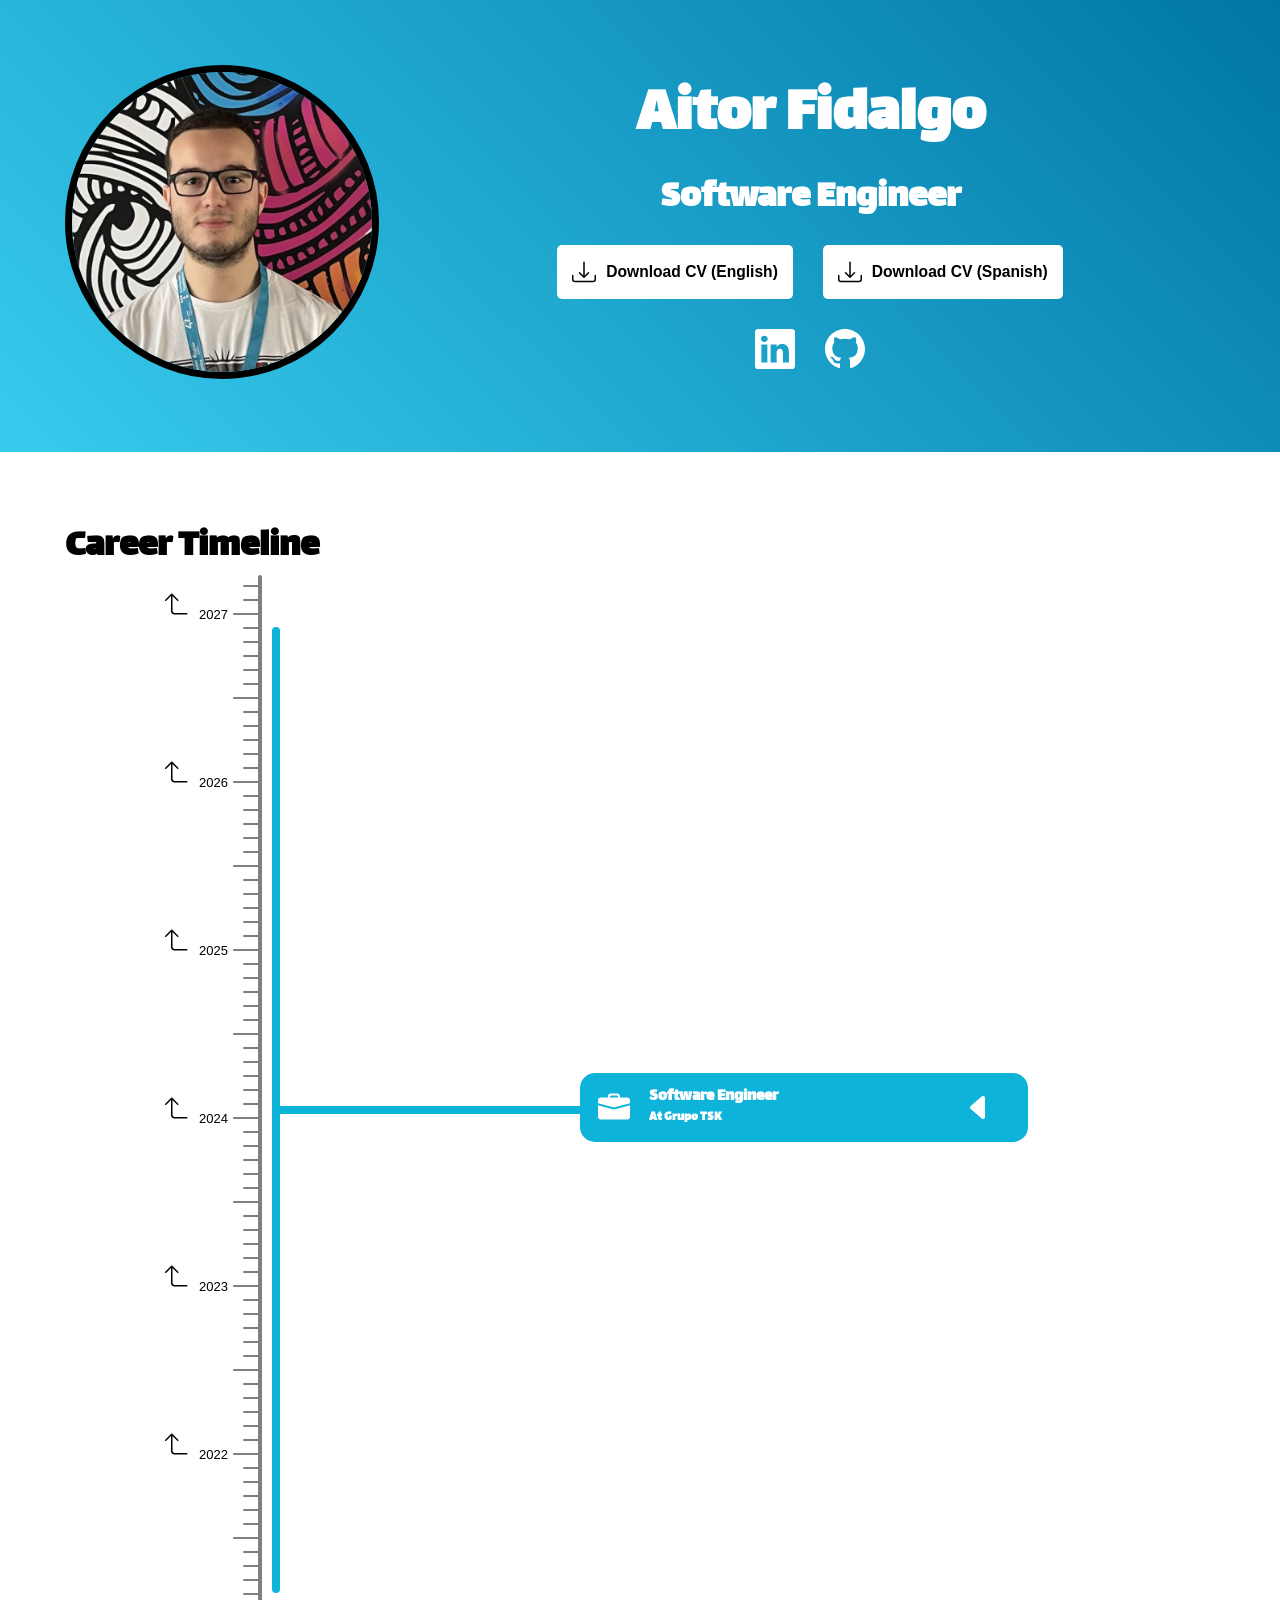
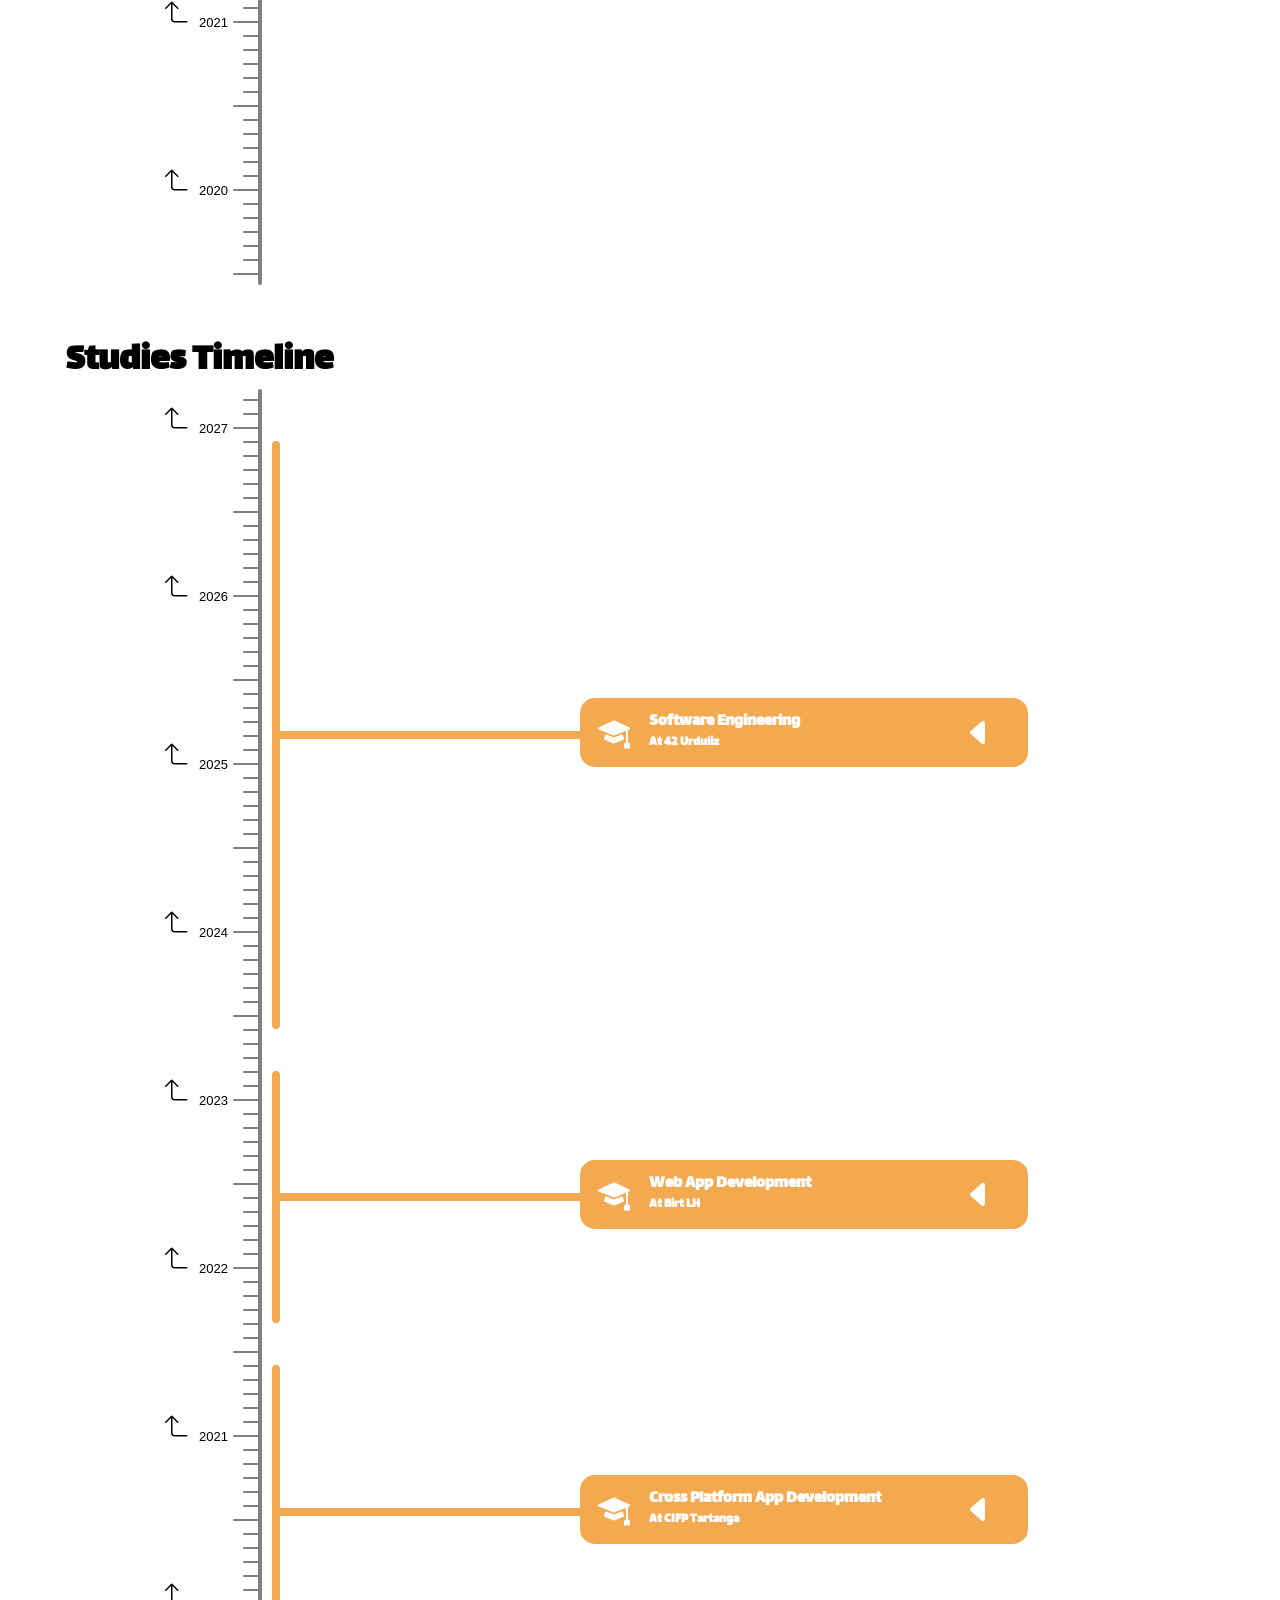
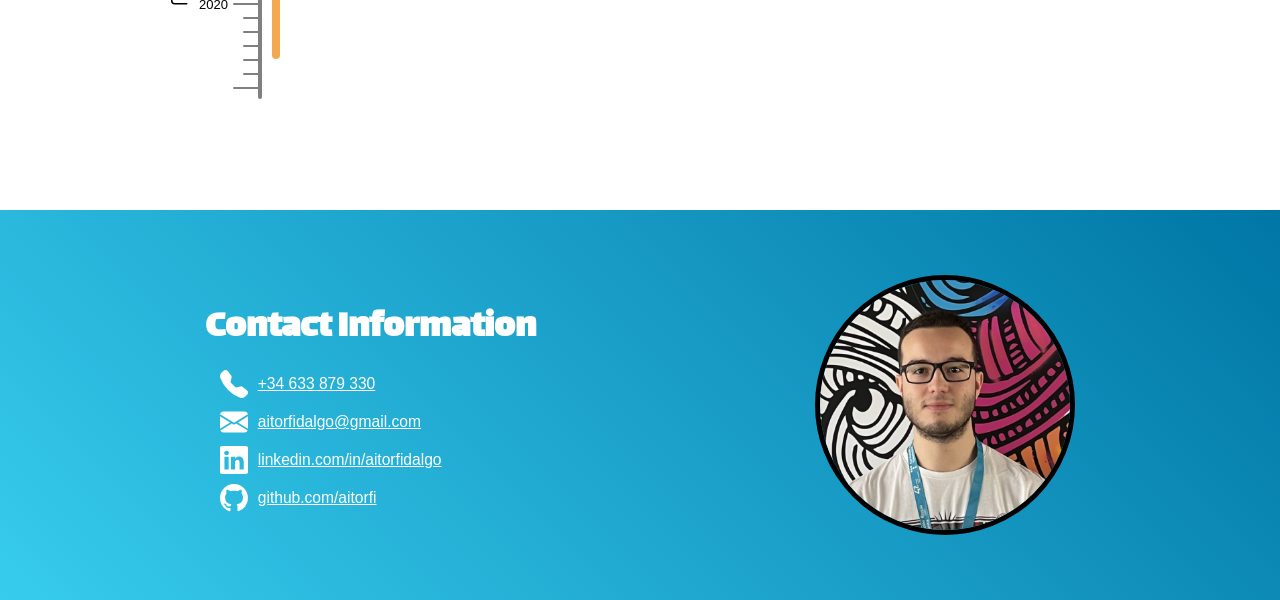
==== commit 85085e5d: "Responsive design finished" ====
--- a/index.html
+++ b/index.html
@@ -9,9 +9,9 @@
 	</head>
 	<body>
 		<header>
-			<div class="content-wrapper row">
+			<div class="content-wrapper">
 				<img class="profile-img" src="./img/profile.jpeg"/>
-				<div class="title col">
+				<div class="title">
 					<h1>Aitor Fidalgo</h1>
 					<h2>Software Engineer</h2>
 					<div class="cv-download-buttons-wrapper">
@@ -24,7 +24,7 @@
 							Download CV (Spanish)
 						</a>
 					</div>
-					<div class="centered-row">
+					<div class="social-media-wrapper">
 						<a class="social-media-button" href="https://linkedin.com/in/aitorfidalgo">
 							<img src="./img/icons/linkedin-white.svg"/>
 						</a>
@@ -43,7 +43,7 @@
 						<div class="timeline" id="career-timeline">
 							<div class="h-timeline"></div>
 							<div class="v-timeline"></div>
-							<div class="timeline-item-container col"></div>
+							<div class="timeline-item-container"></div>
 						</div>
 					</div>
 					<div class="timeline-wrapper">
@@ -51,29 +51,29 @@
 						<div class="timeline" id="studies-timeline">
 							<div class="h-timeline"></div>
 							<div class="v-timeline"></div>
-							<div class="timeline-item-container col"></div>
+							<div class="timeline-item-container"></div>
 						</div>
 					</div>	
 				</section>
 			</div>
 		</main>
 		<footer>
-			<div class="content-wrapper space-around-row">
+			<div class="content-wrapper">
 				<section>
 					<h2>Contact Information</h2>
-					<div class="contact-info-wrapper centered-row">
+					<div class="contact-info-wrapper">
 						<img src="./img/icons/telephone-white.svg" alt="Telephone icon"/>
 						<a href="tel:+34633879330">+34 633 879 330</a>
 					</div>
-					<div class="contact-info-wrapper centered-row">
+					<div class="contact-info-wrapper">
 						<img src="./img/icons/envelope-white.svg" alt="Email icon"/>
 						<a href="mailto:aitorfidalgo@gmail.com">aitorfidalgo@gmail.com</a>
 					</div>
-					<div class="contact-info-wrapper centered-row">
+					<div class="contact-info-wrapper">
 						<img src="./img/icons/linkedin-white.svg" alt="LinkedIn icon"/>
 						<a href="https://linkedin.com/in/aitorfidalgo">linkedin.com/in/aitorfidalgo</a>
 					</div>
-					<div class="contact-info-wrapper centered-row">
+					<div class="contact-info-wrapper">
 						<img src="./img/icons/github-white.svg" alt="GitHub icon"/>
 						<a href="https://github.com/aitorfi">github.com/aitorfi</a>
 					</div>
--- a/css/styles.min.css
+++ b/css/styles.min.css
@@ -1 +1 @@
-body{margin:0;padding:0}h1,h2,h3,h4{margin:0}@font-face{font-family:"lalezar-regular";src:url("../fonts/lalezar-regular-webfont.woff2") format("woff2"),url("../fonts/lalezar-regular-webfont.woff") format("woff");font-weight:normal;font-style:normal}html{font-family:Helvetica,Arial,sans-serif;font-size:14px}h1,h2,h3,h4{width:100%;font-family:"lalezar-regular"}h1{font-size:5rem}h2{font-size:3rem}h3{font-size:1.3rem}h4{font-size:1rem}header,main,footer{padding:5rem}header,footer{background-image:linear-gradient(45deg, #37ccee, #0076a5)}header .profile-img{width:350px;height:350px;border:7px solid #000;border-radius:50%}header .title{width:100%;overflow:hidden;margin-left:2rem}header .title h1,header .title h2{color:#fff;text-align:center}header .title .cv-download-buttons-wrapper{display:flex;align-self:center}footer{color:#fff}footer .profile-img{width:250px;height:250px;border:5px solid #000;border-radius:50%}footer .contact-info-wrapper{align-items:center;margin:10px 0 0 15px;font-size:larger}footer .contact-info-wrapper img{width:28px;margin-right:10px}footer .contact-info-wrapper a{color:#fff}.content-wrapper{max-width:1700px;margin:0 auto}.row,.space-around-row,.centered-row{display:flex;flex-direction:row}.centered-row{align-self:center}.space-around-row{justify-content:space-around}.col{display:flex;flex-direction:column}.download-button{display:flex;align-items:center;margin:15px;padding:15px;border-radius:5px;color:#000;background-color:#fff;font-size:1.2rem;text-decoration:none;font-weight:bold}.download-button img{width:24px;margin-right:10px}.social-media-button img{width:40px;margin:15px}.timeline-section{display:flex;flex-direction:row}.timeline-section .timeline-wrapper{display:flex;flex-direction:column;width:50%}@media screen and (max-width: 1600px){.timeline-section{flex-direction:column}.timeline-section .timeline-wrapper{width:100%}.timeline-section .timeline-wrapper .timeline{margin-left:100px}.timeline-section .timeline-wrapper .timeline .timeline-item-connector{width:450px}.timeline-section .timeline-wrapper .timeline .timeline-item-connector .timeline-item-card{left:450px}}@media screen and (max-width: 1300px){html{font-size:13px}header .profile-img{width:300px;height:300px}.timeline-section .timeline-wrapper .timeline .timeline-item-connector{width:300px}.timeline-section .timeline-wrapper .timeline .timeline-item-connector .timeline-item-card{width:420px;left:300px}}@media screen and (max-width: 1100px){header,main,footer{padding:4rem}h1{font-size:4rem}h2{font-size:3rem}header .content-wrapper{flex-direction:column;justify-content:center}header .content-wrapper .profile-img{margin:0px auto}header .content-wrapper .title{margin-top:40px;margin-left:0px}.timeline-section .timeline-wrapper .timeline{margin:0px}.timeline-section .timeline-wrapper .timeline .timeline-item-connector{width:100px}.timeline-section .timeline-wrapper .timeline .timeline-item-connector .timeline-item-card{left:100px}}@media screen and (max-width: 800px){header .content-wrapper .profile-img{width:50%;height:auto}.timeline-section .timeline-wrapper .timeline .timeline-item-connector{width:50px}.timeline-section .timeline-wrapper .timeline .timeline-item-connector .timeline-item-card{left:50px;width:410px}.timeline-section .timeline-wrapper .timeline .timeline-item-connector .timeline-item-card img{width:28px}}@media screen and (max-width: 700px){header .cv-download-buttons-wrapper{flex-direction:column}}@media screen and (max-width: 600px){header .content-wrapper .profile-img{width:60%;height:auto}}@media screen and (max-width: 500px){header,main,footer{padding:3rem}.download-button{padding:10px;color:#000;font-size:1.2rem}.download-button img{width:20px}}@media screen and (max-width: 400px){h1{font-size:3rem}h2{font-size:2.5rem}.download-button{font-size:1rem}.social-media-button img{width:32px}}+body{margin:0;padding:0}h1,h2,h3,h4{margin:0}@font-face{font-family:"lalezar-regular";src:url("../fonts/lalezar-regular-webfont.woff2") format("woff2"),url("../fonts/lalezar-regular-webfont.woff") format("woff");font-weight:normal;font-style:normal}html{font-family:Helvetica,Arial,sans-serif;font-size:14px}h1,h2,h3,h4{width:100%;font-family:"lalezar-regular"}h1{font-size:5rem}h2{font-size:3rem}h3{font-size:1.3rem}h4{font-size:1rem}header,main,footer{padding:5rem}header,footer{background-image:linear-gradient(45deg, #37ccee, #0076a5)}header .content-wrapper{display:flex;flex-direction:row}header .profile-img{width:350px;height:350px;border:7px solid #000;border-radius:50%}header .title{display:flex;flex-direction:column;width:100%;overflow:hidden;margin-left:2rem}header .title h1,header .title h2{color:#fff;text-align:center}header .title .cv-download-buttons-wrapper,header .title .social-media-wrapper{display:flex;align-self:center}footer{color:#fff}footer .content-wrapper{display:flex;flex-direction:row;justify-content:space-around}footer .content-wrapper section,footer .content-wrapper .profile-img{margin:auto}footer .profile-img{width:250px;height:250px;border:5px solid #000;border-radius:50%}footer .contact-info-wrapper{display:flex;flex-direction:row;align-self:center;align-items:center;margin:10px 0 0 15px;font-size:larger}footer .contact-info-wrapper img{width:28px;margin-right:10px}footer .contact-info-wrapper a{color:#fff}.content-wrapper{max-width:1700px;margin:0 auto}.download-button{display:flex;align-items:center;margin:15px;padding:15px;border-radius:5px;color:#000;background-color:#fff;font-size:1.2rem;text-decoration:none;font-weight:bold}.download-button img{width:24px;margin-right:10px}.social-media-button img{width:40px;margin:15px}.timeline-section{display:flex;flex-direction:row}.timeline-section .timeline-wrapper{display:flex;flex-direction:column;width:50%}@media screen and (max-width: 1600px){.timeline-section{flex-direction:column}.timeline-section .timeline-wrapper{width:100%;margin-bottom:50px}.timeline-section .timeline-wrapper .timeline{margin-left:100px}.timeline-section .timeline-wrapper .timeline .timeline-item-connector{width:450px}.timeline-section .timeline-wrapper .timeline .timeline-item-connector .timeline-item-card{left:450px}}@media screen and (max-width: 1300px){html{font-size:13px}header .profile-img{width:300px;height:300px}.timeline-section .timeline-wrapper .timeline .timeline-item-connector{width:300px}.timeline-section .timeline-wrapper .timeline .timeline-item-connector .timeline-item-card{width:420px;left:300px}}@media screen and (max-width: 1100px){header,main,footer{padding:4rem}h1{font-size:4rem}h2{font-size:3rem}header .content-wrapper{flex-direction:column;justify-content:center}header .content-wrapper .profile-img{margin:0px auto}header .content-wrapper .title{margin-top:40px;margin-left:0px}.timeline-section .timeline-wrapper .timeline{margin:0px}.timeline-section .timeline-wrapper .timeline .timeline-item-connector{width:100px}.timeline-section .timeline-wrapper .timeline .timeline-item-connector .timeline-item-card{left:100px}}@media screen and (max-width: 800px){header .content-wrapper .profile-img{width:50%;height:auto}.timeline-section .timeline-wrapper .timeline .timeline-item-connector{width:50px}.timeline-section .timeline-wrapper .timeline .timeline-item-connector .timeline-item-card{left:50px;width:410px}.timeline-section .timeline-wrapper .timeline .timeline-item-connector .timeline-item-card img{min-width:28px;max-width:28px}footer .content-wrapper{flex-direction:column}footer .content-wrapper .profile-img{margin-top:40px}}@media screen and (max-width: 700px){header .cv-download-buttons-wrapper{flex-direction:column}.timeline-section .timeline-wrapper .timeline .timeline-item-connector .timeline-item-card{width:55vw}.timeline-section .timeline-wrapper .timeline .timeline-item-connector .timeline-item-card h3{font-size:1.2rem}.timeline-section .timeline-wrapper .timeline .timeline-item-connector .timeline-item-card img{max-width:24px;min-width:24px;margin-right:10px;padding:0px}.timeline-section .timeline-wrapper .timeline .timeline-item-connector .timeline-item-card img.summary-marker-expanded,.timeline-section .timeline-wrapper .timeline .timeline-item-connector .timeline-item-card img.summary-marker-collapsed{min-width:20px;max-width:20px;margin-right:0px}}@media screen and (max-width: 600px){header,main,footer{padding:2rem}header .content-wrapper .profile-img{width:60%;height:auto}.timeline-section .timeline-wrapper .timeline .timeline-item-connector{width:25px}.timeline-section .timeline-wrapper .timeline .timeline-item-connector .timeline-item-card{width:57vw;left:25px}}@media screen and (max-width: 500px){.download-button{padding:10px;color:#000;font-size:1.2rem}.download-button img{width:20px}.timeline-section .timeline-wrapper .timeline .timeline-item-connector .timeline-item-card{width:50vw;padding:12px}.timeline-section .timeline-wrapper .timeline .timeline-item-connector .timeline-item-card ul{padding-left:15px}}@media screen and (max-width: 400px){header,main,footer{padding:1rem}h1{font-size:3rem}h2{font-size:2.5rem}.download-button{font-size:1rem}.social-media-button img{width:32px}.timeline-section .timeline-wrapper .timeline .timeline-item-connector .timeline-item-card{width:47vw}}
--- a/css/timeline.min.css
+++ b/css/timeline.min.css
@@ -1 +1 @@
-.timeline{display:flex;flex-direction:row}.time-milestone,.time-milestone-big{height:14px;align-items:center;justify-content:right;margin-left:auto;font-size:.8rem}.time-milestone img,.time-milestone-big img{width:24px;height:24px;margin-top:-20px;margin-right:10px}.time-milestone .time-milestone-indicator,.time-milestone-big .time-milestone-indicator{display:block;width:15px;height:2px;margin-left:5px;background-color:gray;border-top-left-radius:2px;border-bottom-left-radius:2px}.time-milestone-big{font-size:1rem}.time-milestone-big .time-milestone-indicator{width:25px}.v-timeline{width:4px;margin:-4px 0 -4px 0;background-color:gray;border-radius:4px}.timeline-item{width:8px;margin-left:10px;border-radius:4px}.timeline-item.job,.timeline-item-connector.job,.timeline-item-card.job{background-color:#0db3d9}.timeline-item.studies,.timeline-item-connector.studies,.timeline-item-card.studies{background-color:#f2a950}.timeline-item-connector{position:relative;width:75px;height:8px;margin-left:8px}.timeline-item-card{position:relative;width:440px;top:-33px;left:75px;padding:14px;color:#fff;border-radius:15px}.timeline-item-card h4{margin-top:-5px}.timeline-item-card img{width:32px;margin-right:15px;padding:4px}.timeline-item-card summary{cursor:pointer}.timeline-item-card summary::-webkit-details-marker{display:none}.timeline-item-card .summary-marker-expanded{display:none}.timeline-item-card .summary-marker-collapsed{display:block}.timeline-item-card .summary-marker-expanded,.timeline-item-card .summary-marker-collapsed{width:24px;margin-left:auto}.timeline-item-card[open] .summary-marker-expanded{display:block}.timeline-item-card[open] .summary-marker-collapsed{display:none}+.timeline{display:flex;flex-direction:row}.time-milestone,.time-milestone-big{height:14px;align-items:center;justify-content:right;margin-left:auto;font-size:.8rem}.time-milestone img,.time-milestone-big img{width:24px;height:24px;margin-top:-20px;margin-right:10px}.time-milestone .time-milestone-indicator,.time-milestone-big .time-milestone-indicator{display:block;width:15px;height:2px;margin-left:5px;background-color:gray;border-top-left-radius:2px;border-bottom-left-radius:2px}.time-milestone-big{font-size:1rem}.time-milestone-big .time-milestone-indicator{width:25px}.v-timeline{width:4px;margin:-4px 0 -4px 0;background-color:gray;border-radius:4px}.timeline-item-container{display:flex;flex-direction:column}.timeline-item{width:8px;margin-left:10px;border-radius:4px}.timeline-item.job,.timeline-item-connector.job,.timeline-item-card.job{background-color:#0db3d9}.timeline-item.studies,.timeline-item-connector.studies,.timeline-item-card.studies{background-color:#f2a950}.timeline-item-connector{position:relative;width:75px;height:8px;margin-left:8px}.timeline-item-card{position:relative;width:440px;top:-33px;left:75px;padding:14px;color:#fff;border-radius:15px}.timeline-item-card h3{line-height:20px}.timeline-item-card img{min-width:32px;max-width:32px;margin-right:15px;padding:4px}.timeline-item-card summary{cursor:pointer}.timeline-item-card summary::-webkit-details-marker{display:none}.timeline-item-card .summary-marker-expanded{display:none}.timeline-item-card .summary-marker-collapsed{display:block}.timeline-item-card .summary-marker-expanded,.timeline-item-card .summary-marker-collapsed{width:24px;margin-left:auto}.timeline-item-card[open] .summary-marker-expanded{display:block}.timeline-item-card[open] .summary-marker-collapsed{display:none}.row{display:flex;flex-direction:row}.col{display:flex;flex-direction:column}
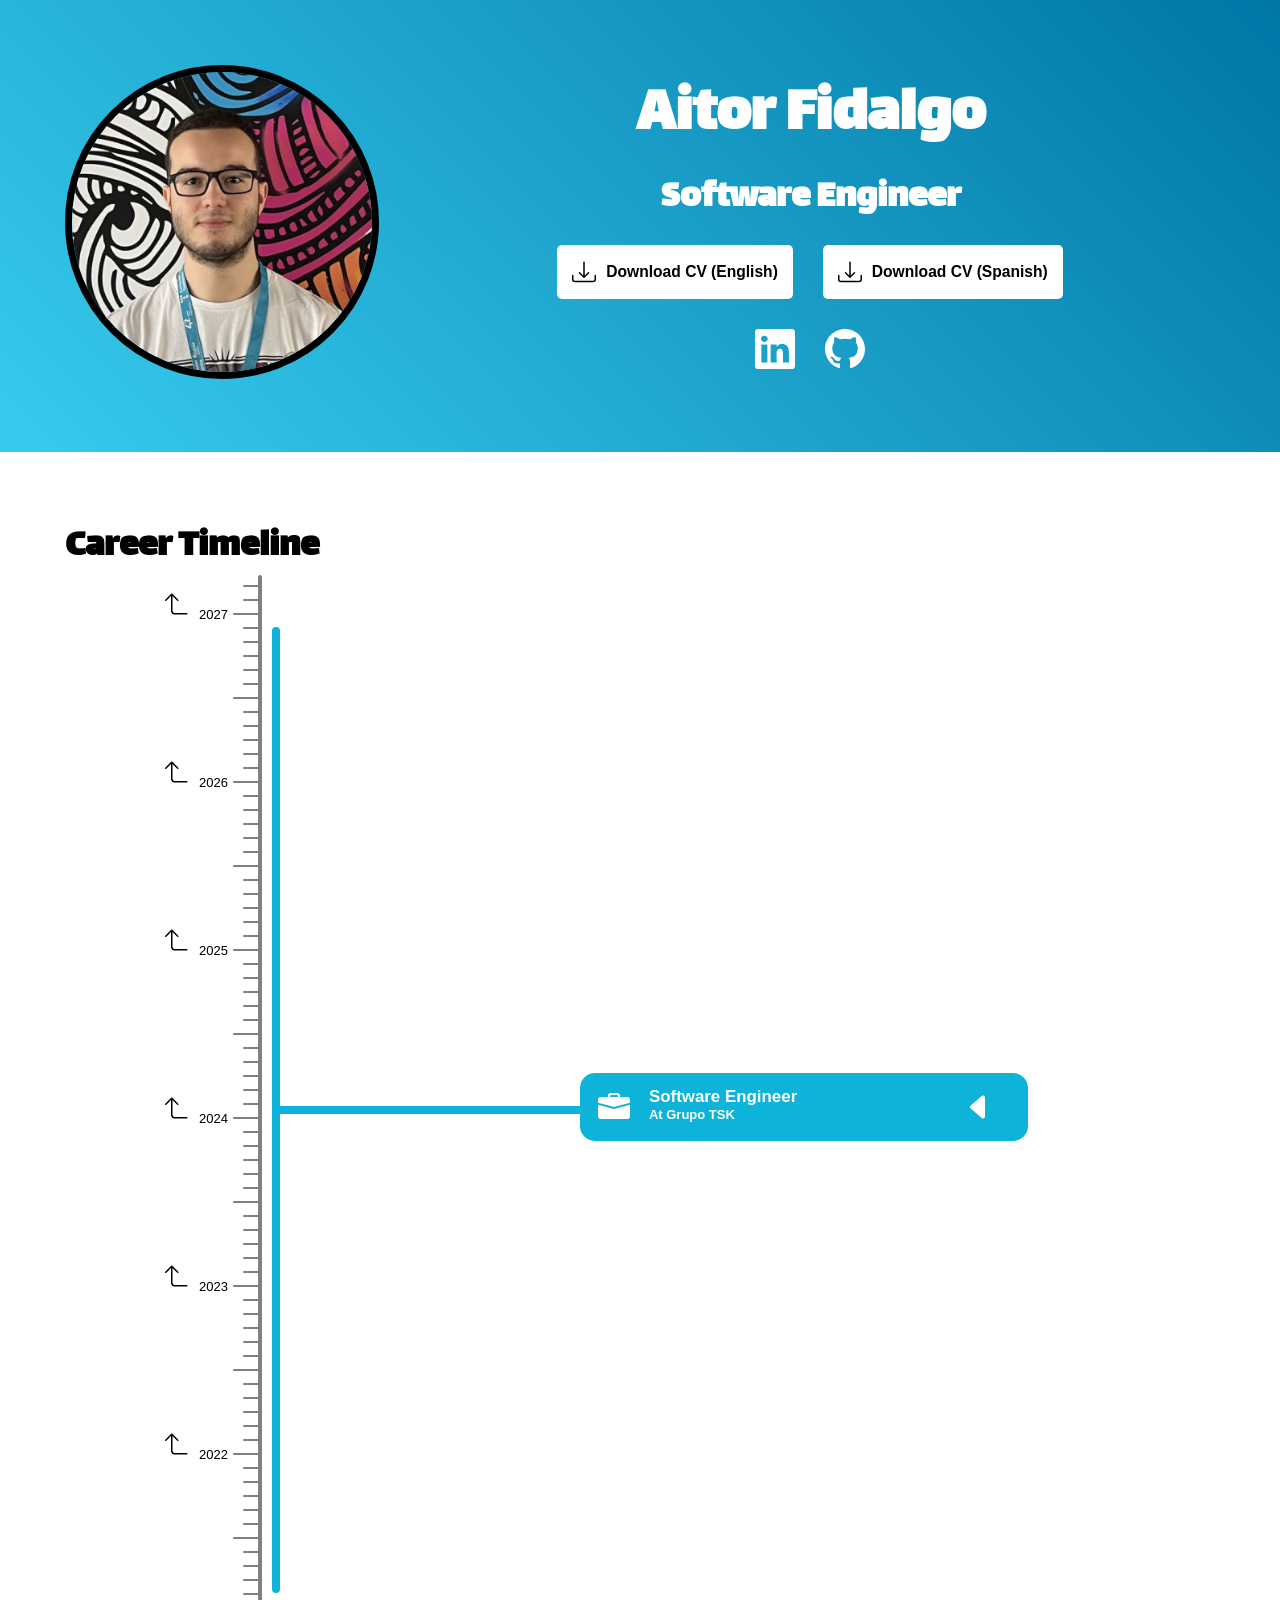
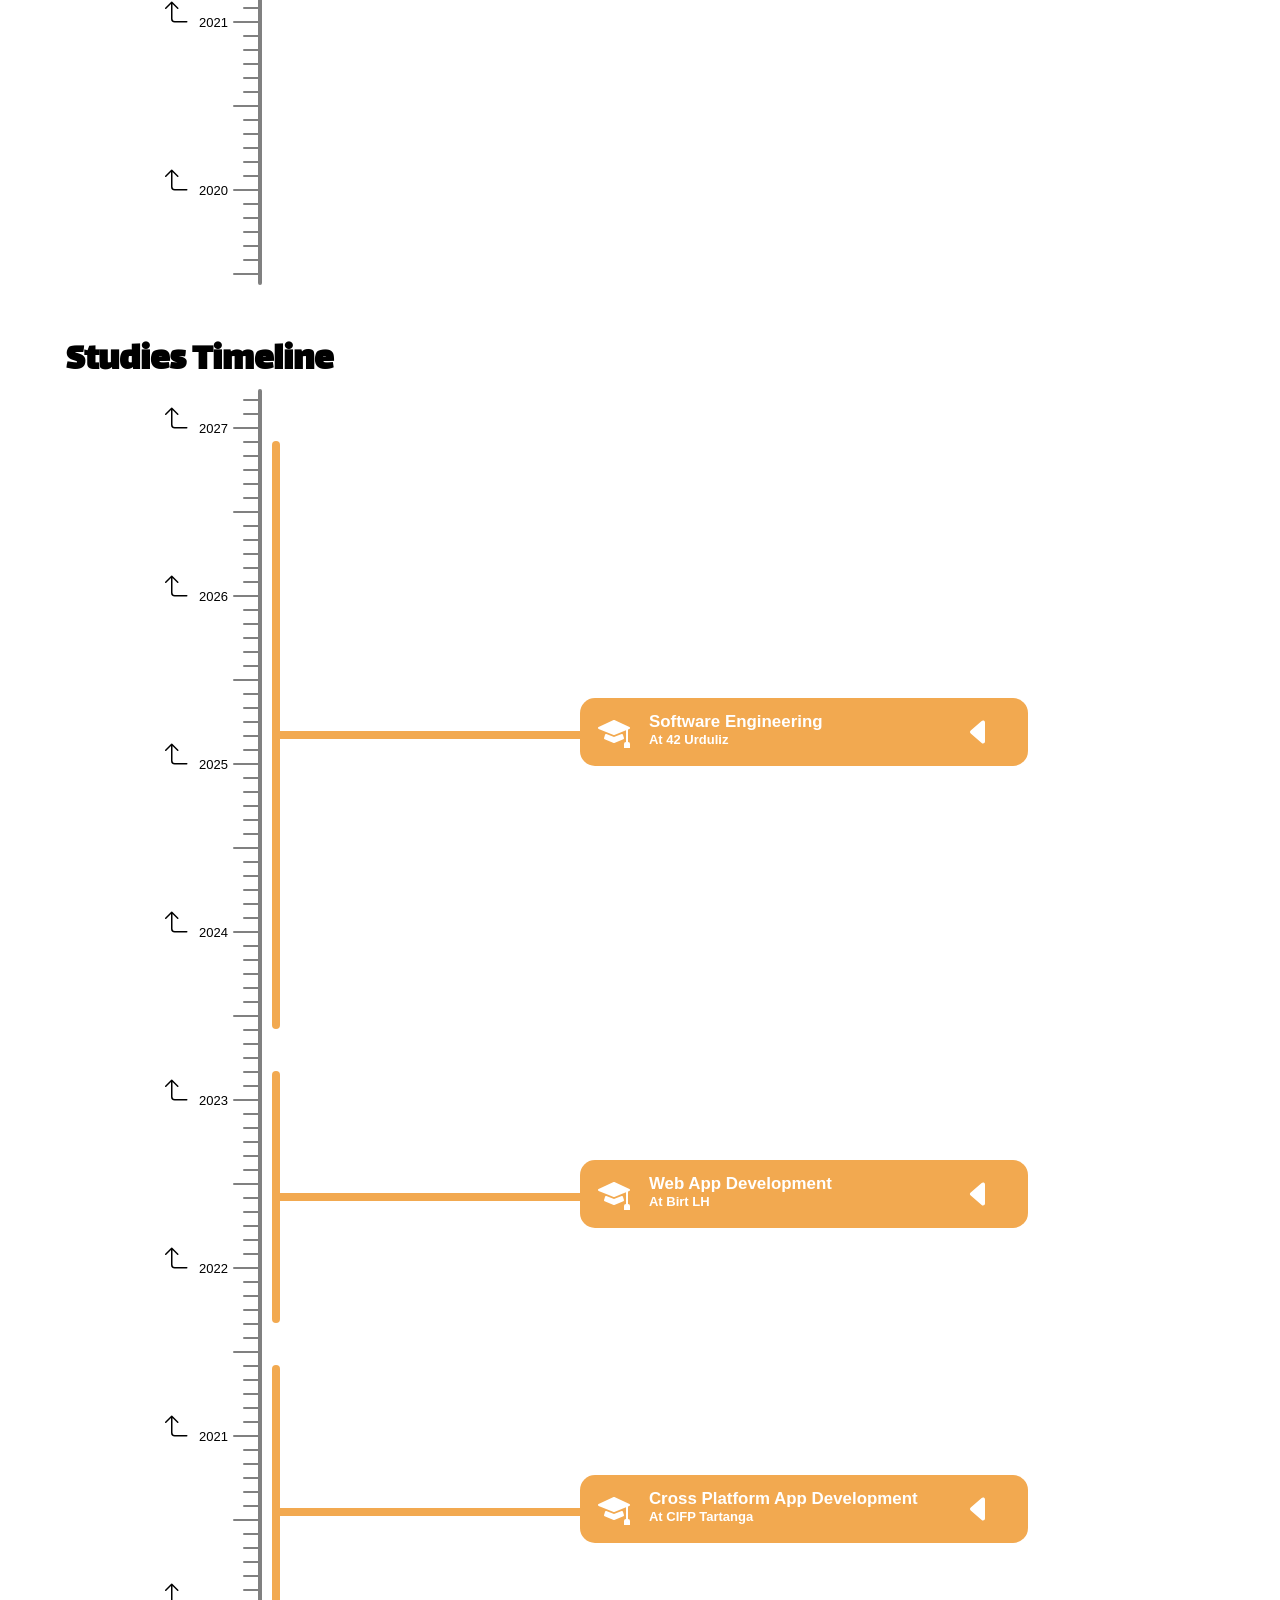
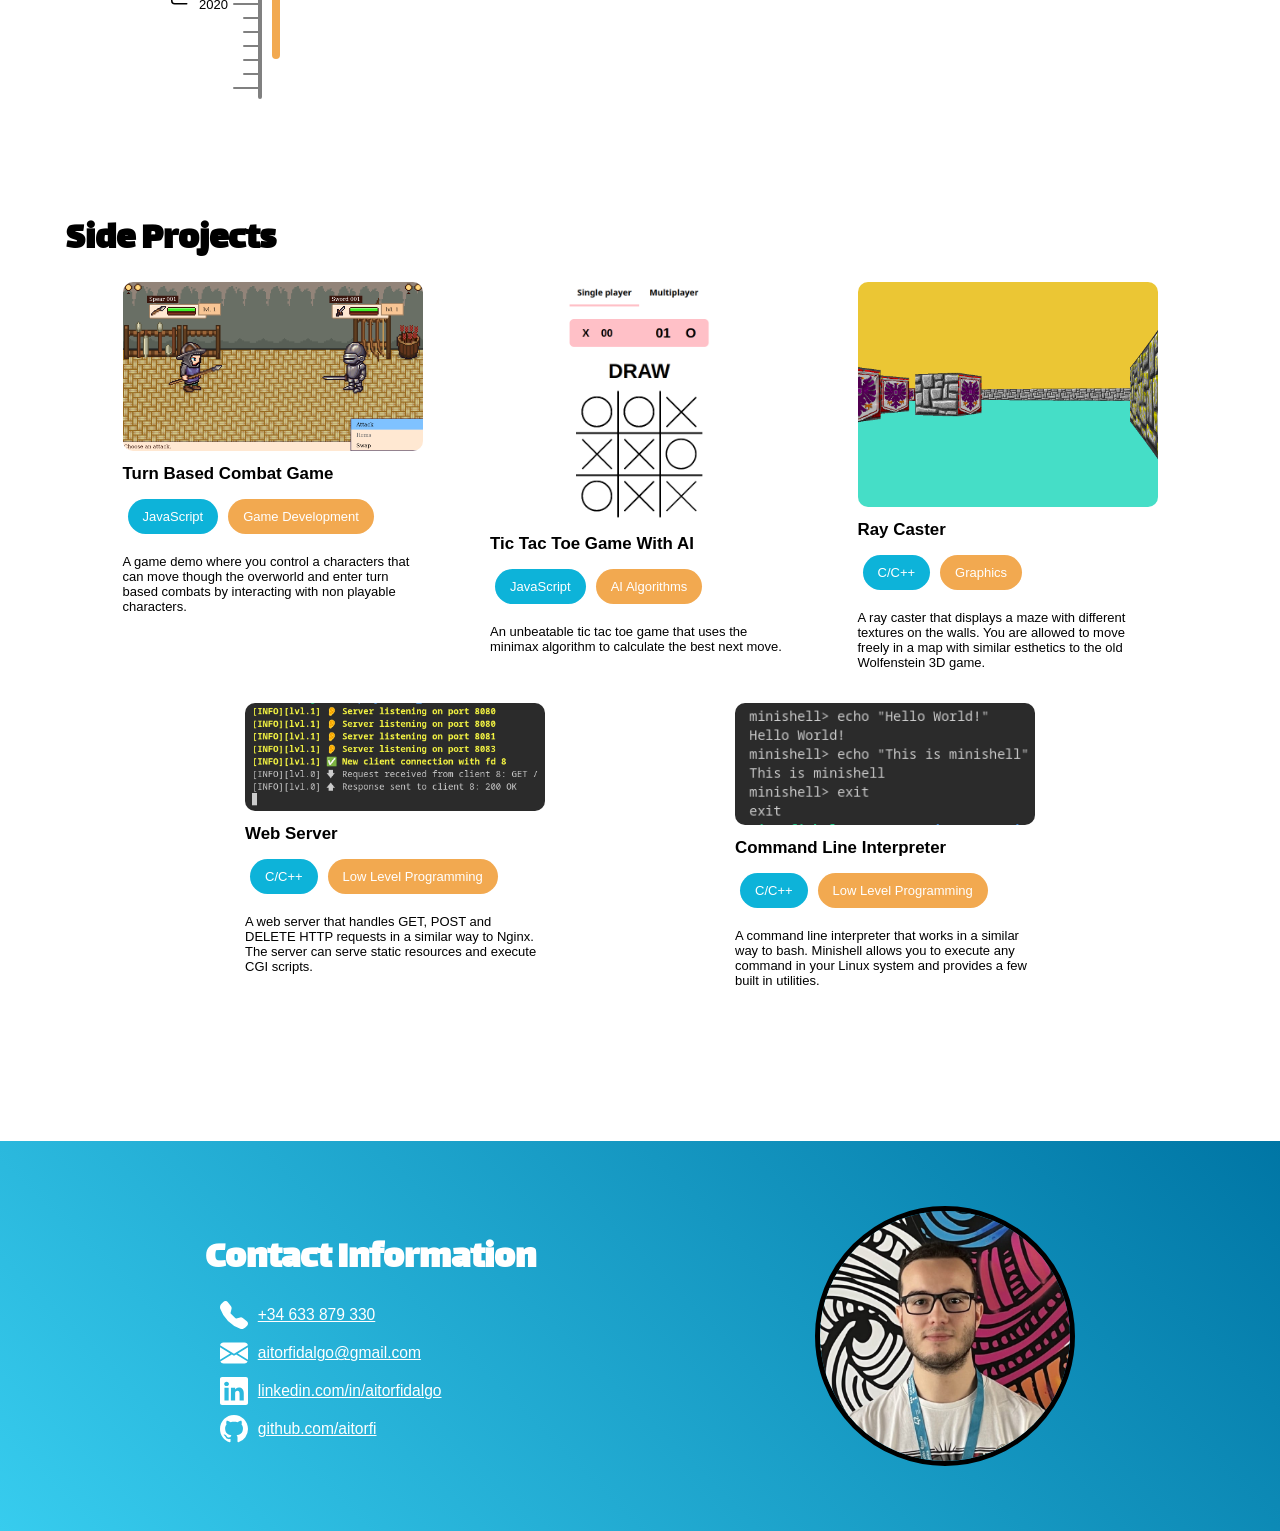
==== commit d6c68331: "Implemented side projects section" ====
--- a/index.html
+++ b/index.html
@@ -37,7 +37,7 @@
 		</header>
 		<main>
 			<div class="content-wrapper">
-				<section class="timeline-section">
+				<section id="timeline-section">
 					<div class="timeline-wrapper">
 						<h2>Career Timeline</h2>
 						<div class="timeline" id="career-timeline">
@@ -54,6 +54,56 @@
 							<div class="timeline-item-container"></div>
 						</div>
 					</div>	
+				</section>
+				<section id="projects-section">
+					<h2>Side Projects</h2>
+					<div class="project-gallery">
+						<article class="project-gallery-item">
+							<img src="./img/turn-based-combat-game-preview.png"/>
+							<h3>Turn Based Combat Game</h3>
+							<div class="project-label-container">
+								<span class="project-label blue">JavaScript</span>
+								<span class="project-label orange">Game Development</span>
+							</div>
+							<p>A game demo where you control a characters that can move though the overworld and enter turn based combats by interacting with non playable characters.</p>
+						</article>
+						<article class="project-gallery-item">
+							<img src="./img/tic-tac-toe-game-preview.png"/>
+							<h3>Tic Tac Toe Game With AI</h3>
+							<div class="project-label-container">
+								<span class="project-label blue">JavaScript</span>
+								<span class="project-label orange">AI Algorithms</span>
+							</div>
+							<p>An unbeatable tic tac toe game that uses the minimax algorithm to calculate the best next move.</p>
+						</article>
+						<article class="project-gallery-item">
+							<img src="./img/ray-caster-preview.png"/>
+							<h3>Ray Caster</h3>
+							<div class="project-label-container">
+								<span class="project-label blue">C/C++</span>
+								<span class="project-label orange">Graphics</span>
+							</div>
+							<p>A ray caster that displays a maze with different textures on the walls. You are allowed to move freely in a map with similar esthetics to the old Wolfenstein 3D game.</p>
+						</article>
+						<article class="project-gallery-item">
+							<img src="./img/web-server-preview.png"/>
+							<h3>Web Server</h3>
+							<div class="project-label-container">
+								<span class="project-label blue">C/C++</span>
+								<span class="project-label orange">Low Level Programming</span>
+							</div>
+							<p>A web server that handles GET, POST and DELETE HTTP requests in a similar way to Nginx. The server can serve static resources and execute CGI scripts.</p>
+						</article>
+						<article class="project-gallery-item">
+							<img src="./img/command-line-interpreter-preview.png"/>
+							<h3>Command Line Interpreter</h3>
+							<div class="project-label-container">
+								<span class="project-label blue">C/C++</span>
+								<span class="project-label orange">Low Level Programming</span>
+							</div>
+							<p>A command line interpreter that works in a similar way to bash. Minishell allows you to execute any command in your Linux system and provides a few built in utilities.</p>
+						</article>
+					</div>
 				</section>
 			</div>
 		</main>
--- a/css/styles.min.css
+++ b/css/styles.min.css
@@ -1 +1 @@
-body{margin:0;padding:0}h1,h2,h3,h4{margin:0}@font-face{font-family:"lalezar-regular";src:url("../fonts/lalezar-regular-webfont.woff2") format("woff2"),url("../fonts/lalezar-regular-webfont.woff") format("woff");font-weight:normal;font-style:normal}html{font-family:Helvetica,Arial,sans-serif;font-size:14px}h1,h2,h3,h4{width:100%;font-family:"lalezar-regular"}h1{font-size:5rem}h2{font-size:3rem}h3{font-size:1.3rem}h4{font-size:1rem}header,main,footer{padding:5rem}header,footer{background-image:linear-gradient(45deg, #37ccee, #0076a5)}header .content-wrapper{display:flex;flex-direction:row}header .profile-img{width:350px;height:350px;border:7px solid #000;border-radius:50%}header .title{display:flex;flex-direction:column;width:100%;overflow:hidden;margin-left:2rem}header .title h1,header .title h2{color:#fff;text-align:center}header .title .cv-download-buttons-wrapper,header .title .social-media-wrapper{display:flex;align-self:center}footer{color:#fff}footer .content-wrapper{display:flex;flex-direction:row;justify-content:space-around}footer .content-wrapper section,footer .content-wrapper .profile-img{margin:auto}footer .profile-img{width:250px;height:250px;border:5px solid #000;border-radius:50%}footer .contact-info-wrapper{display:flex;flex-direction:row;align-self:center;align-items:center;margin:10px 0 0 15px;font-size:larger}footer .contact-info-wrapper img{width:28px;margin-right:10px}footer .contact-info-wrapper a{color:#fff}.content-wrapper{max-width:1700px;margin:0 auto}.download-button{display:flex;align-items:center;margin:15px;padding:15px;border-radius:5px;color:#000;background-color:#fff;font-size:1.2rem;text-decoration:none;font-weight:bold}.download-button img{width:24px;margin-right:10px}.social-media-button img{width:40px;margin:15px}.timeline-section{display:flex;flex-direction:row}.timeline-section .timeline-wrapper{display:flex;flex-direction:column;width:50%}@media screen and (max-width: 1600px){.timeline-section{flex-direction:column}.timeline-section .timeline-wrapper{width:100%;margin-bottom:50px}.timeline-section .timeline-wrapper .timeline{margin-left:100px}.timeline-section .timeline-wrapper .timeline .timeline-item-connector{width:450px}.timeline-section .timeline-wrapper .timeline .timeline-item-connector .timeline-item-card{left:450px}}@media screen and (max-width: 1300px){html{font-size:13px}header .profile-img{width:300px;height:300px}.timeline-section .timeline-wrapper .timeline .timeline-item-connector{width:300px}.timeline-section .timeline-wrapper .timeline .timeline-item-connector .timeline-item-card{width:420px;left:300px}}@media screen and (max-width: 1100px){header,main,footer{padding:4rem}h1{font-size:4rem}h2{font-size:3rem}header .content-wrapper{flex-direction:column;justify-content:center}header .content-wrapper .profile-img{margin:0px auto}header .content-wrapper .title{margin-top:40px;margin-left:0px}.timeline-section .timeline-wrapper .timeline{margin:0px}.timeline-section .timeline-wrapper .timeline .timeline-item-connector{width:100px}.timeline-section .timeline-wrapper .timeline .timeline-item-connector .timeline-item-card{left:100px}}@media screen and (max-width: 800px){header .content-wrapper .profile-img{width:50%;height:auto}.timeline-section .timeline-wrapper .timeline .timeline-item-connector{width:50px}.timeline-section .timeline-wrapper .timeline .timeline-item-connector .timeline-item-card{left:50px;width:410px}.timeline-section .timeline-wrapper .timeline .timeline-item-connector .timeline-item-card img{min-width:28px;max-width:28px}footer .content-wrapper{flex-direction:column}footer .content-wrapper .profile-img{margin-top:40px}}@media screen and (max-width: 700px){header .cv-download-buttons-wrapper{flex-direction:column}.timeline-section .timeline-wrapper .timeline .timeline-item-connector .timeline-item-card{width:55vw}.timeline-section .timeline-wrapper .timeline .timeline-item-connector .timeline-item-card h3{font-size:1.2rem}.timeline-section .timeline-wrapper .timeline .timeline-item-connector .timeline-item-card img{max-width:24px;min-width:24px;margin-right:10px;padding:0px}.timeline-section .timeline-wrapper .timeline .timeline-item-connector .timeline-item-card img.summary-marker-expanded,.timeline-section .timeline-wrapper .timeline .timeline-item-connector .timeline-item-card img.summary-marker-collapsed{min-width:20px;max-width:20px;margin-right:0px}}@media screen and (max-width: 600px){header,main,footer{padding:2rem}header .content-wrapper .profile-img{width:60%;height:auto}.timeline-section .timeline-wrapper .timeline .timeline-item-connector{width:25px}.timeline-section .timeline-wrapper .timeline .timeline-item-connector .timeline-item-card{width:57vw;left:25px}}@media screen and (max-width: 500px){.download-button{padding:10px;color:#000;font-size:1.2rem}.download-button img{width:20px}.timeline-section .timeline-wrapper .timeline .timeline-item-connector .timeline-item-card{width:50vw;padding:12px}.timeline-section .timeline-wrapper .timeline .timeline-item-connector .timeline-item-card ul{padding-left:15px}}@media screen and (max-width: 400px){header,main,footer{padding:1rem}h1{font-size:3rem}h2{font-size:2.5rem}.download-button{font-size:1rem}.social-media-button img{width:32px}.timeline-section .timeline-wrapper .timeline .timeline-item-connector .timeline-item-card{width:47vw}}+body{margin:0;padding:0}h1,h2,h3,h4{margin:0}@font-face{font-family:"lalezar-regular";src:url("../fonts/lalezar-regular-webfont.woff2") format("woff2"),url("../fonts/lalezar-regular-webfont.woff") format("woff");font-weight:normal;font-style:normal}html{font-family:Helvetica,Arial,sans-serif;font-size:14px}h1,h2{width:100%;font-family:"lalezar-regular"}h1{font-size:5rem}h2{font-size:3rem}h3{font-size:1.3rem}h4{font-size:1rem}header,main,footer{padding:5rem}header,footer{background-image:linear-gradient(45deg, #37ccee, #0076a5)}header .content-wrapper{display:flex;flex-direction:row}header .profile-img{width:350px;height:350px;border:7px solid #000;border-radius:50%}header .title{display:flex;flex-direction:column;width:100%;overflow:hidden;margin-left:2rem}header .title h1,header .title h2{color:#fff;text-align:center}header .title .cv-download-buttons-wrapper,header .title .social-media-wrapper{display:flex;align-self:center}footer{color:#fff}footer .content-wrapper{display:flex;flex-direction:row;justify-content:space-around}footer .content-wrapper section,footer .content-wrapper .profile-img{margin:auto}footer .profile-img{width:250px;height:250px;border:5px solid #000;border-radius:50%}footer .contact-info-wrapper{display:flex;flex-direction:row;align-self:center;align-items:center;margin:10px 0 0 15px;font-size:larger}footer .contact-info-wrapper img{width:28px;margin-right:10px}footer .contact-info-wrapper a{color:#fff}main section{margin-bottom:5rem}.content-wrapper{max-width:1700px;margin:0 auto}.download-button{display:flex;align-items:center;margin:15px;padding:15px;border-radius:5px;color:#000;background-color:#fff;font-size:1.2rem;text-decoration:none;font-weight:bold}.download-button img{width:24px;margin-right:10px}.social-media-button img{width:40px;margin:15px}#timeline-section{display:flex;flex-direction:row}#timeline-section .timeline-wrapper{display:flex;flex-direction:column;width:50%}.project-gallery{display:flex;flex-direction:row;flex-wrap:wrap;justify-content:space-evenly}.project-gallery .project-gallery-item{width:300px;border-radius:10px;padding:10px}.project-gallery .project-gallery-item img{max-width:100%;border-radius:10px;margin-bottom:10px}.project-gallery .project-gallery-item .project-label-container{display:flex;flex-direction:row;flex-wrap:wrap;margin:15px 0px}.project-gallery .project-gallery-item .project-label-container .project-label{color:#fff;padding:10px 15px;margin:0px 5px 5px 5px;border-radius:25px}.project-gallery .project-gallery-item .project-label-container .project-label.blue{background-color:#0db3d9}.project-gallery .project-gallery-item .project-label-container .project-label.orange{background-color:#f2a950}@media screen and (max-width: 1600px){#timeline-section{flex-direction:column}#timeline-section .timeline-wrapper{width:100%;margin-bottom:50px}#timeline-section .timeline-wrapper .timeline{margin-left:100px}#timeline-section .timeline-wrapper .timeline .timeline-item-connector{width:450px}#timeline-section .timeline-wrapper .timeline .timeline-item-connector .timeline-item-card{left:450px}}@media screen and (max-width: 1300px){html{font-size:13px}header .profile-img{width:300px;height:300px}#timeline-section .timeline-wrapper .timeline .timeline-item-connector{width:300px}#timeline-section .timeline-wrapper .timeline .timeline-item-connector .timeline-item-card{width:420px;left:300px}}@media screen and (max-width: 1100px){header,main,footer{padding:4rem}h1{font-size:4rem}h2{font-size:3rem}header .content-wrapper{flex-direction:column;justify-content:center}header .content-wrapper .profile-img{margin:0px auto}header .content-wrapper .title{margin-top:40px;margin-left:0px}#timeline-section .timeline-wrapper .timeline{margin:0px}#timeline-section .timeline-wrapper .timeline .timeline-item-connector{width:100px}#timeline-section .timeline-wrapper .timeline .timeline-item-connector .timeline-item-card{left:100px}}@media screen and (max-width: 800px){header .content-wrapper .profile-img{width:50%;height:auto}#timeline-section .timeline-wrapper .timeline .timeline-item-connector{width:50px}#timeline-section .timeline-wrapper .timeline .timeline-item-connector .timeline-item-card{left:50px;width:410px}#timeline-section .timeline-wrapper .timeline .timeline-item-connector .timeline-item-card img{min-width:28px;max-width:28px}footer .content-wrapper{flex-direction:column}footer .content-wrapper .profile-img{margin-top:40px}}@media screen and (max-width: 700px){header .cv-download-buttons-wrapper{flex-direction:column}#timeline-section .timeline-wrapper .timeline .timeline-item-connector .timeline-item-card{width:55vw}#timeline-section .timeline-wrapper .timeline .timeline-item-connector .timeline-item-card h3{font-size:1.2rem}#timeline-section .timeline-wrapper .timeline .timeline-item-connector .timeline-item-card img{max-width:24px;min-width:24px;margin-right:10px;padding:0px}#timeline-section .timeline-wrapper .timeline .timeline-item-connector .timeline-item-card img.summary-marker-expanded,#timeline-section .timeline-wrapper .timeline .timeline-item-connector .timeline-item-card img.summary-marker-collapsed{min-width:20px;max-width:20px;margin-right:0px}}@media screen and (max-width: 600px){header,main,footer{padding:2rem}header .content-wrapper .profile-img{width:60%;height:auto}#timeline-section .timeline-wrapper .timeline .timeline-item-connector{width:25px}#timeline-section .timeline-wrapper .timeline .timeline-item-connector .timeline-item-card{width:57vw;left:25px}}@media screen and (max-width: 500px){.download-button{padding:10px;color:#000;font-size:1.2rem}.download-button img{width:20px}#timeline-section .timeline-wrapper .timeline .timeline-item-connector .timeline-item-card{width:50vw;padding:12px}#timeline-section .timeline-wrapper .timeline .timeline-item-connector .timeline-item-card ul{padding-left:15px}}@media screen and (max-width: 400px){header,main,footer{padding:1rem}h1{font-size:3rem}h2{font-size:2.5rem}.download-button{font-size:1rem}.social-media-button img{width:32px}#timeline-section .timeline-wrapper .timeline .timeline-item-connector .timeline-item-card{width:47vw}}
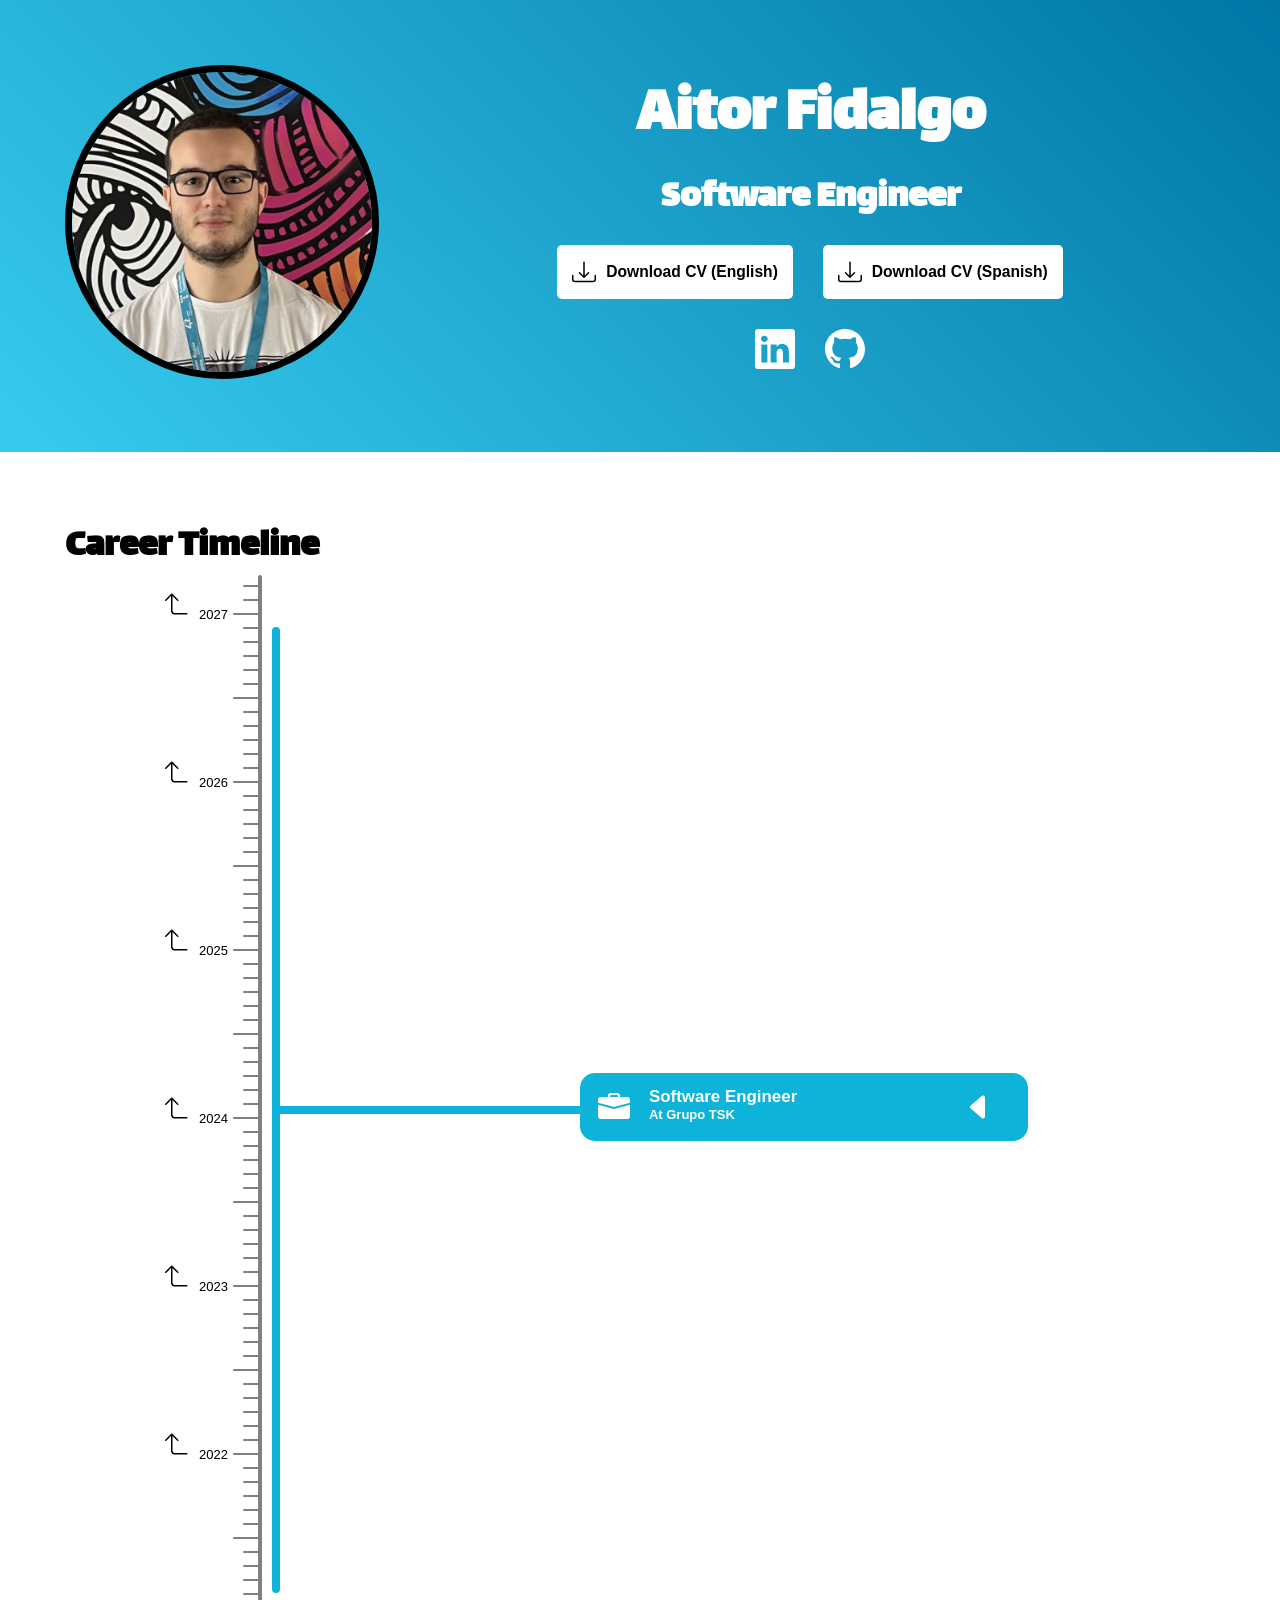
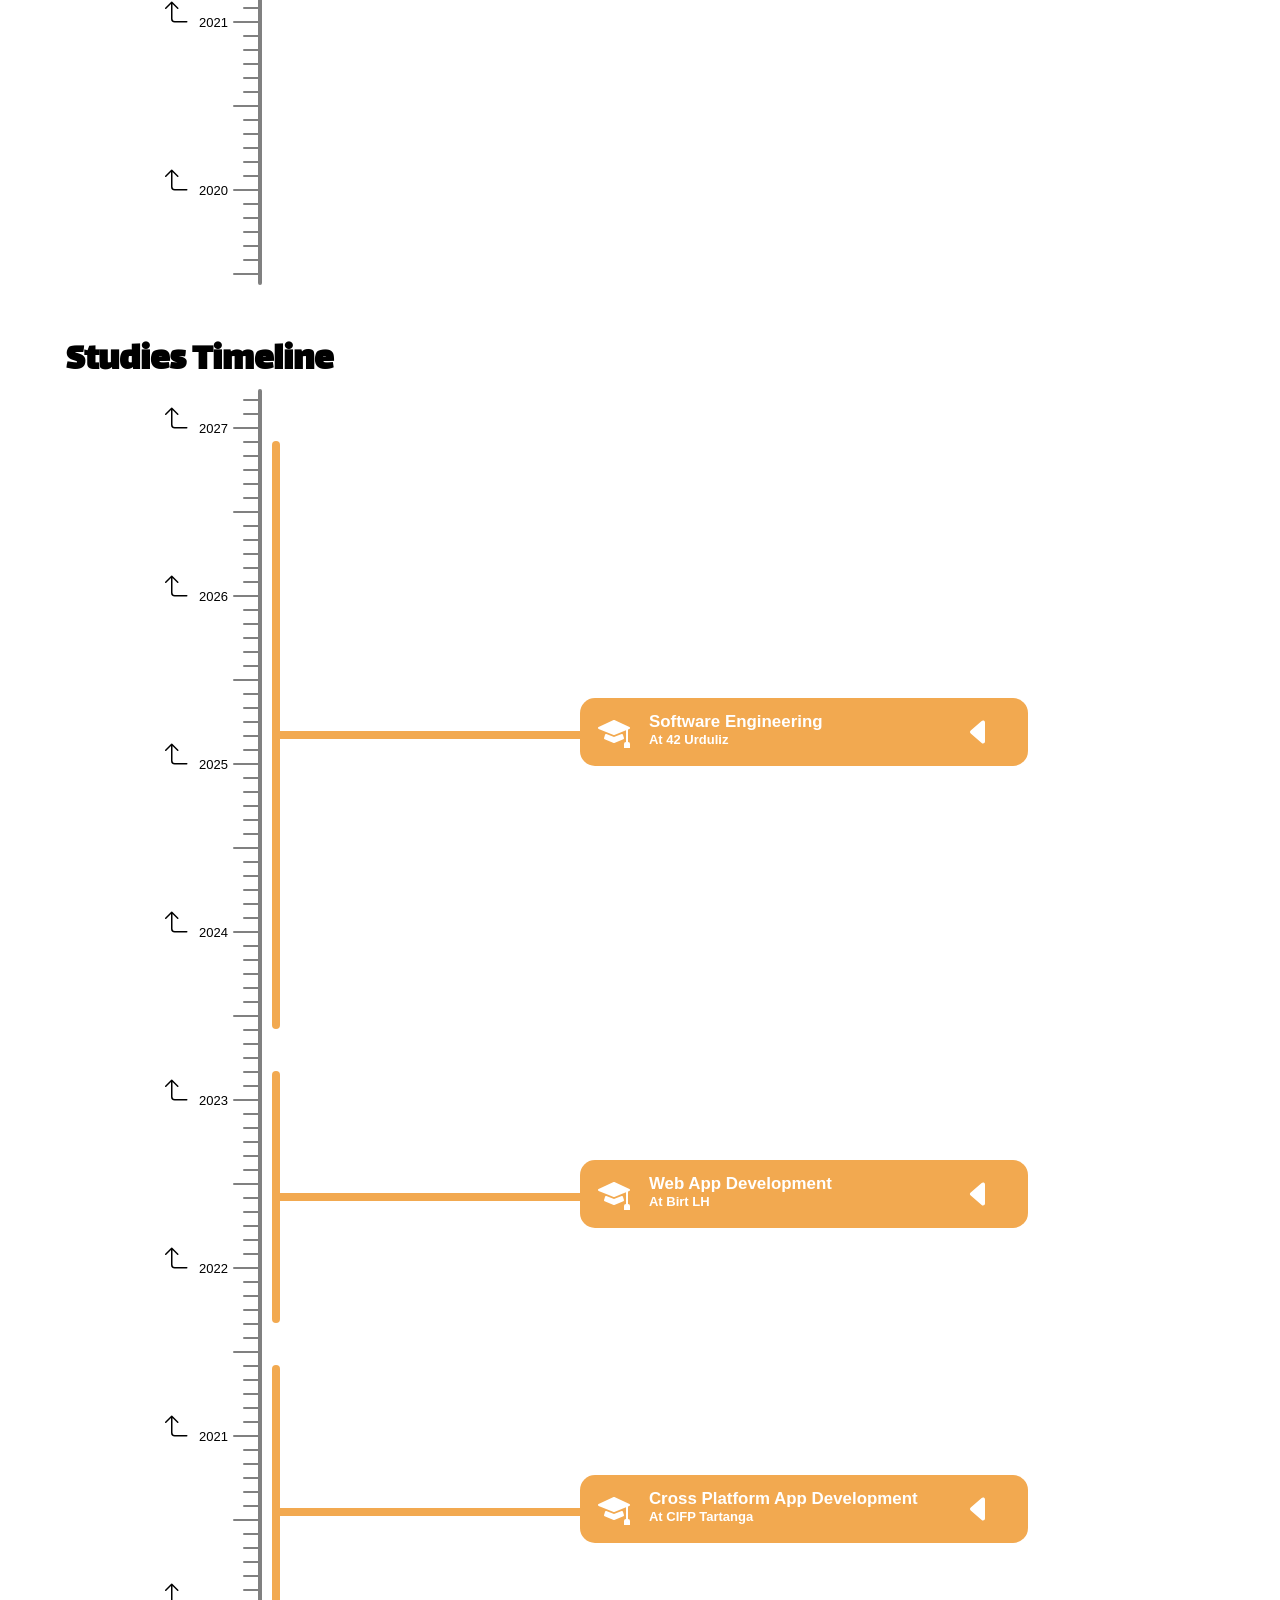
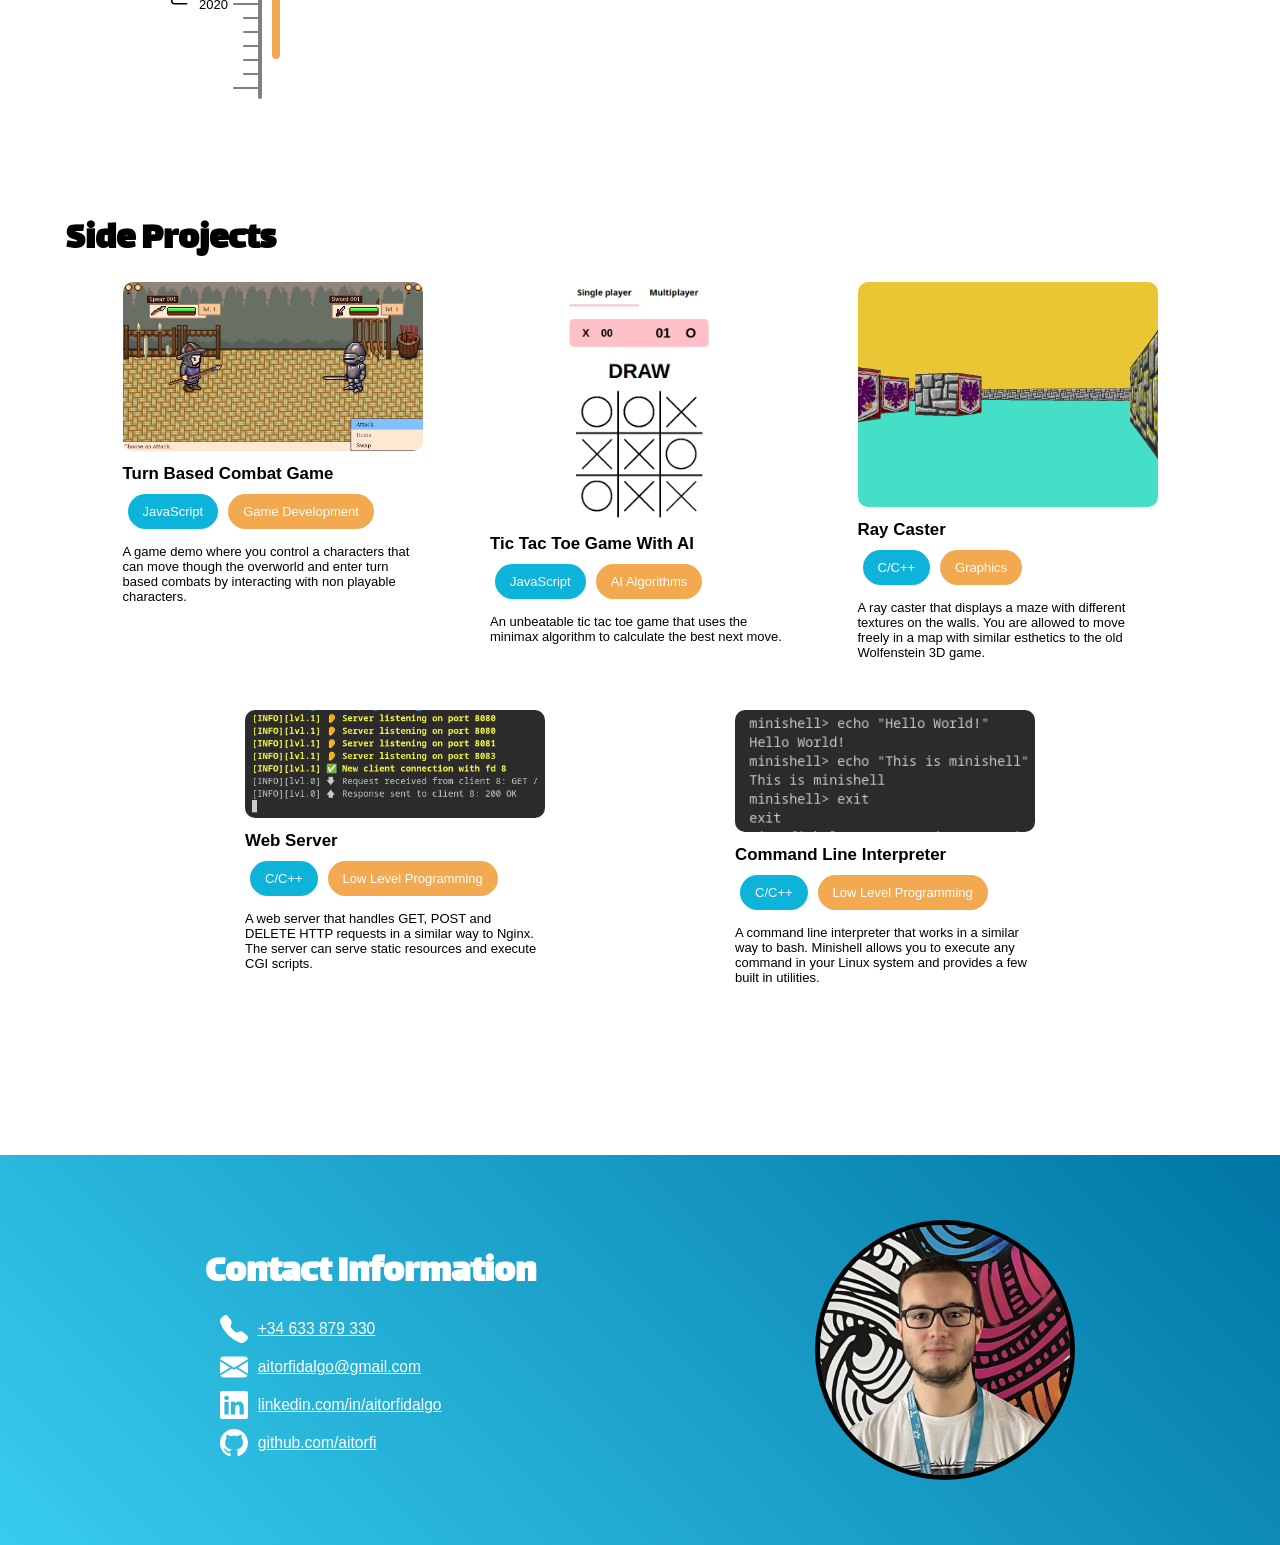
==== commit 44be89ae: "Added web server project docs" ====
--- a/index.html
+++ b/index.html
@@ -8,7 +8,7 @@
 		<script src="./src/timeline.js" type="module"></script>
 	</head>
 	<body>
-		<header>
+		<header id="homepage-header">
 			<div class="content-wrapper">
 				<img class="profile-img" src="./img/profile.jpeg"/>
 				<div class="title">
@@ -25,10 +25,10 @@
 						</a>
 					</div>
 					<div class="social-media-wrapper">
-						<a class="social-media-button" href="https://linkedin.com/in/aitorfidalgo">
+						<a class="social-media-button" target="_blank" href="https://linkedin.com/in/aitorfidalgo">
 							<img src="./img/icons/linkedin-white.svg"/>
 						</a>
-						<a class="social-media-button" href="https://github.com/aitorfi">
+						<a class="social-media-button" target="_blank" href="https://github.com/aitorfi">
 							<img src="./img/icons/github-white.svg"/>
 						</a>
 					</div>
@@ -56,52 +56,91 @@
 					</div>	
 				</section>
 				<section id="projects-section">
-					<h2>Side Projects</h2>
+					<h2 id="side-projects">Side Projects</h2>
 					<div class="project-gallery">
 						<article class="project-gallery-item">
-							<img src="./img/turn-based-combat-game-preview.png"/>
-							<h3>Turn Based Combat Game</h3>
-							<div class="project-label-container">
-								<span class="project-label blue">JavaScript</span>
-								<span class="project-label orange">Game Development</span>
-							</div>
-							<p>A game demo where you control a characters that can move though the overworld and enter turn based combats by interacting with non playable characters.</p>
+							<a href="./turn-based-combat-game.html">
+								<div>
+									<img src="./img/turn-based-combat-game-preview.png"/>
+									<h3>Turn Based Combat Game</h3>
+									<div class="label-container">
+										<span class="label blue">JavaScript</span>
+										<span class="label orange">Game Development</span>
+									</div>
+									<p>
+										A game demo where you control a characters that can
+										move though the overworld and enter turn based combats
+										by interacting with non playable characters.
+									</p>
+								</div>
+							</a>
 						</article>
 						<article class="project-gallery-item">
-							<img src="./img/tic-tac-toe-game-preview.png"/>
-							<h3>Tic Tac Toe Game With AI</h3>
-							<div class="project-label-container">
-								<span class="project-label blue">JavaScript</span>
-								<span class="project-label orange">AI Algorithms</span>
-							</div>
-							<p>An unbeatable tic tac toe game that uses the minimax algorithm to calculate the best next move.</p>
+							<a href="./tic.tac-toe-game.html">
+								<div>
+									<img src="./img/tic-tac-toe-game-preview.png"/>
+									<h3>Tic Tac Toe Game With AI</h3>
+									<div class="label-container">
+										<span class="label blue">JavaScript</span>
+										<span class="label orange">AI Algorithms</span>
+									</div>
+									<p>
+										An unbeatable tic tac toe game that uses the minimax
+										algorithm to calculate the best next move.
+									</p>
+								</div>
+							</a>
 						</article>
 						<article class="project-gallery-item">
-							<img src="./img/ray-caster-preview.png"/>
-							<h3>Ray Caster</h3>
-							<div class="project-label-container">
-								<span class="project-label blue">C/C++</span>
-								<span class="project-label orange">Graphics</span>
-							</div>
-							<p>A ray caster that displays a maze with different textures on the walls. You are allowed to move freely in a map with similar esthetics to the old Wolfenstein 3D game.</p>
+							<a href="./ray-caster.html">
+								<div>
+									<img src="./img/ray-caster-preview.png"/>
+									<h3>Ray Caster</h3>
+									<div class="label-container">
+										<span class="label blue">C/C++</span>
+										<span class="label orange">Graphics</span>
+									</div>
+									<p>
+										A ray caster that displays a maze with different textures
+										on the walls. You are allowed to move freely in a map with
+										similar esthetics to the old Wolfenstein 3D game.
+									</p>
+								</div>
+							</a>
+						</article>
+						<article class="project-gallery-item" onclick="">
+							<a href="./web-server.html">
+								<div>
+									<img src="./img/web-server/web-server-preview.png"/>
+									<h3>Web Server</h3>
+									<div class="label-container">
+										<span class="label blue">C/C++</span>
+										<span class="label orange">Low Level Programming</span>
+									</div>
+									<p>
+										A web server that handles GET, POST and DELETE HTTP requests
+										in a similar way to Nginx. The server can serve static resources
+										and execute CGI scripts.
+									</p>
+								</div>
+							</a>
 						</article>
 						<article class="project-gallery-item">
-							<img src="./img/web-server-preview.png"/>
-							<h3>Web Server</h3>
-							<div class="project-label-container">
-								<span class="project-label blue">C/C++</span>
-								<span class="project-label orange">Low Level Programming</span>
-							</div>
-							<p>A web server that handles GET, POST and DELETE HTTP requests in a similar way to Nginx. The server can serve static resources and execute CGI scripts.</p>
-						</article>
-						<article class="project-gallery-item">
-							<img src="./img/command-line-interpreter-preview.png"/>
-							<h3>Command Line Interpreter</h3>
-							<div class="project-label-container">
-								<span class="project-label blue">C/C++</span>
-								<span class="project-label orange">Low Level Programming</span>
-							</div>
-							<p>A command line interpreter that works in a similar way to bash. Minishell allows you to execute any command in your Linux system and provides a few built in utilities.</p>
+							<a href="./command-line-interpreter.html">
+								<div>
+									<img src="./img/command-line-interpreter-preview.png"/>
+									<h3>Command Line Interpreter</h3>
+									<div class="label-container">
+										<span class="label blue">C/C++</span>
+										<span class="label orange">Low Level Programming</span>
+									</div>
+									<p>
+										A command line interpreter that works in a similar way to bash.
+										Minishell allows you to execute any command in your Linux system
+										and provides a few built in utilities.
+									</p>
+								</div>
+							</a>
 						</article>
 					</div>
 				</section>
@@ -113,19 +152,19 @@
 					<h2>Contact Information</h2>
 					<div class="contact-info-wrapper">
 						<img src="./img/icons/telephone-white.svg" alt="Telephone icon"/>
-						<a href="tel:+34633879330">+34 633 879 330</a>
+						<a target="_blank" href="tel:+34633879330">+34 633 879 330</a>
 					</div>
 					<div class="contact-info-wrapper">
 						<img src="./img/icons/envelope-white.svg" alt="Email icon"/>
-						<a href="mailto:aitorfidalgo@gmail.com">aitorfidalgo@gmail.com</a>
+						<a target="_blank" href="mailto:aitorfidalgo@gmail.com">aitorfidalgo@gmail.com</a>
 					</div>
 					<div class="contact-info-wrapper">
 						<img src="./img/icons/linkedin-white.svg" alt="LinkedIn icon"/>
-						<a href="https://linkedin.com/in/aitorfidalgo">linkedin.com/in/aitorfidalgo</a>
+						<a target="_blank" href="https://linkedin.com/in/aitorfidalgo">linkedin.com/in/aitorfidalgo</a>
 					</div>
 					<div class="contact-info-wrapper">
 						<img src="./img/icons/github-white.svg" alt="GitHub icon"/>
-						<a href="https://github.com/aitorfi">github.com/aitorfi</a>
+						<a target="_blank" href="https://github.com/aitorfi">github.com/aitorfi</a>
 					</div>
 				</section>
 				<img class="profile-img" src="./img/profile.jpeg"/>
--- a/css/styles.min.css
+++ b/css/styles.min.css
@@ -1 +1 @@
-body{margin:0;padding:0}h1,h2,h3,h4{margin:0}@font-face{font-family:"lalezar-regular";src:url("../fonts/lalezar-regular-webfont.woff2") format("woff2"),url("../fonts/lalezar-regular-webfont.woff") format("woff");font-weight:normal;font-style:normal}html{font-family:Helvetica,Arial,sans-serif;font-size:14px}h1,h2{width:100%;font-family:"lalezar-regular"}h1{font-size:5rem}h2{font-size:3rem}h3{font-size:1.3rem}h4{font-size:1rem}header,main,footer{padding:5rem}header,footer{background-image:linear-gradient(45deg, #37ccee, #0076a5)}header .content-wrapper{display:flex;flex-direction:row}header .profile-img{width:350px;height:350px;border:7px solid #000;border-radius:50%}header .title{display:flex;flex-direction:column;width:100%;overflow:hidden;margin-left:2rem}header .title h1,header .title h2{color:#fff;text-align:center}header .title .cv-download-buttons-wrapper,header .title .social-media-wrapper{display:flex;align-self:center}footer{color:#fff}footer .content-wrapper{display:flex;flex-direction:row;justify-content:space-around}footer .content-wrapper section,footer .content-wrapper .profile-img{margin:auto}footer .profile-img{width:250px;height:250px;border:5px solid #000;border-radius:50%}footer .contact-info-wrapper{display:flex;flex-direction:row;align-self:center;align-items:center;margin:10px 0 0 15px;font-size:larger}footer .contact-info-wrapper img{width:28px;margin-right:10px}footer .contact-info-wrapper a{color:#fff}main section{margin-bottom:5rem}.content-wrapper{max-width:1700px;margin:0 auto}.download-button{display:flex;align-items:center;margin:15px;padding:15px;border-radius:5px;color:#000;background-color:#fff;font-size:1.2rem;text-decoration:none;font-weight:bold}.download-button img{width:24px;margin-right:10px}.social-media-button img{width:40px;margin:15px}#timeline-section{display:flex;flex-direction:row}#timeline-section .timeline-wrapper{display:flex;flex-direction:column;width:50%}.project-gallery{display:flex;flex-direction:row;flex-wrap:wrap;justify-content:space-evenly}.project-gallery .project-gallery-item{width:300px;border-radius:10px;padding:10px}.project-gallery .project-gallery-item img{max-width:100%;border-radius:10px;margin-bottom:10px}.project-gallery .project-gallery-item .project-label-container{display:flex;flex-direction:row;flex-wrap:wrap;margin:15px 0px}.project-gallery .project-gallery-item .project-label-container .project-label{color:#fff;padding:10px 15px;margin:0px 5px 5px 5px;border-radius:25px}.project-gallery .project-gallery-item .project-label-container .project-label.blue{background-color:#0db3d9}.project-gallery .project-gallery-item .project-label-container .project-label.orange{background-color:#f2a950}@media screen and (max-width: 1600px){#timeline-section{flex-direction:column}#timeline-section .timeline-wrapper{width:100%;margin-bottom:50px}#timeline-section .timeline-wrapper .timeline{margin-left:100px}#timeline-section .timeline-wrapper .timeline .timeline-item-connector{width:450px}#timeline-section .timeline-wrapper .timeline .timeline-item-connector .timeline-item-card{left:450px}}@media screen and (max-width: 1300px){html{font-size:13px}header .profile-img{width:300px;height:300px}#timeline-section .timeline-wrapper .timeline .timeline-item-connector{width:300px}#timeline-section .timeline-wrapper .timeline .timeline-item-connector .timeline-item-card{width:420px;left:300px}}@media screen and (max-width: 1100px){header,main,footer{padding:4rem}h1{font-size:4rem}h2{font-size:3rem}header .content-wrapper{flex-direction:column;justify-content:center}header .content-wrapper .profile-img{margin:0px auto}header .content-wrapper .title{margin-top:40px;margin-left:0px}#timeline-section .timeline-wrapper .timeline{margin:0px}#timeline-section .timeline-wrapper .timeline .timeline-item-connector{width:100px}#timeline-section .timeline-wrapper .timeline .timeline-item-connector .timeline-item-card{left:100px}}@media screen and (max-width: 800px){header .content-wrapper .profile-img{width:50%;height:auto}#timeline-section .timeline-wrapper .timeline .timeline-item-connector{width:50px}#timeline-section .timeline-wrapper .timeline .timeline-item-connector .timeline-item-card{left:50px;width:410px}#timeline-section .timeline-wrapper .timeline .timeline-item-connector .timeline-item-card img{min-width:28px;max-width:28px}footer .content-wrapper{flex-direction:column}footer .content-wrapper .profile-img{margin-top:40px}}@media screen and (max-width: 700px){header .cv-download-buttons-wrapper{flex-direction:column}#timeline-section .timeline-wrapper .timeline .timeline-item-connector .timeline-item-card{width:55vw}#timeline-section .timeline-wrapper .timeline .timeline-item-connector .timeline-item-card h3{font-size:1.2rem}#timeline-section .timeline-wrapper .timeline .timeline-item-connector .timeline-item-card img{max-width:24px;min-width:24px;margin-right:10px;padding:0px}#timeline-section .timeline-wrapper .timeline .timeline-item-connector .timeline-item-card img.summary-marker-expanded,#timeline-section .timeline-wrapper .timeline .timeline-item-connector .timeline-item-card img.summary-marker-collapsed{min-width:20px;max-width:20px;margin-right:0px}}@media screen and (max-width: 600px){header,main,footer{padding:2rem}header .content-wrapper .profile-img{width:60%;height:auto}#timeline-section .timeline-wrapper .timeline .timeline-item-connector{width:25px}#timeline-section .timeline-wrapper .timeline .timeline-item-connector .timeline-item-card{width:57vw;left:25px}}@media screen and (max-width: 500px){.download-button{padding:10px;color:#000;font-size:1.2rem}.download-button img{width:20px}#timeline-section .timeline-wrapper .timeline .timeline-item-connector .timeline-item-card{width:50vw;padding:12px}#timeline-section .timeline-wrapper .timeline .timeline-item-connector .timeline-item-card ul{padding-left:15px}}@media screen and (max-width: 400px){header,main,footer{padding:1rem}h1{font-size:3rem}h2{font-size:2.5rem}.download-button{font-size:1rem}.social-media-button img{width:32px}#timeline-section .timeline-wrapper .timeline .timeline-item-connector .timeline-item-card{width:47vw}}+body{margin:0;padding:0}h1,h2,h3,h4{margin:0}@font-face{font-family:"lalezar-regular";src:url("../fonts/lalezar-regular-webfont.woff2") format("woff2"),url("../fonts/lalezar-regular-webfont.woff") format("woff");font-weight:normal;font-style:normal}html{font-family:Helvetica,Arial,sans-serif}h1,h2{width:100%;font-family:"lalezar-regular"}h1{font-size:5rem}h2{font-size:3rem}h3{font-size:1.3rem}h4{font-size:1rem}header,main,footer{padding:5rem}header,footer{background-image:linear-gradient(45deg, #37ccee, #0076a5)}header .profile-img{width:350px;height:350px;border:7px solid #000;border-radius:50%}header .title{display:flex;flex-direction:column;width:100%;overflow:hidden;margin-left:2rem}header .title .cv-download-buttons-wrapper,header .title .social-media-wrapper{display:flex;align-self:center}header h1,header h2{color:#fff;text-align:center}#homepage-header .content-wrapper{display:flex;flex-direction:row}footer{color:#fff}footer .content-wrapper{display:flex;flex-direction:row;justify-content:space-around}footer .content-wrapper section,footer .content-wrapper .profile-img{margin:auto}footer .profile-img{width:250px;height:250px;border:5px solid #000;border-radius:50%}footer .contact-info-wrapper{display:flex;flex-direction:row;align-self:center;align-items:center;margin:10px 0 0 15px;font-size:larger}footer .contact-info-wrapper img{width:28px;margin-right:10px}footer .contact-info-wrapper a{color:#fff}main section{margin-bottom:5rem}.content-wrapper{max-width:1700px;margin:0 auto}.download-button{display:flex;align-items:center;margin:15px;padding:15px;border-radius:5px;color:#000;background-color:#fff;font-size:1.2rem;text-decoration:none;font-weight:bold}.download-button img{width:24px;margin-right:10px}.social-media-button img{width:40px;margin:15px}#timeline-section{display:flex;flex-direction:row}#timeline-section .timeline-wrapper{display:flex;flex-direction:column;width:50%}.project-gallery{display:flex;flex-direction:row;flex-wrap:wrap;justify-content:space-evenly}.project-gallery-item{width:300px;border-radius:10px;padding:10px;margin-bottom:20px}.project-gallery-item img{max-width:100%;border-radius:10px}.project-gallery-item a{text-decoration:none;color:#000}.project-gallery-item p,.project-gallery-item h3{margin:10px 0px}.label-container{display:flex;flex-direction:row;flex-wrap:wrap;margin:10px 0px}.label-container .label{color:#fff;padding:10px 15px;margin:0px 5px 5px 5px;border-radius:25px}.label-container .label.blue{background-color:#0db3d9}.label-container .label.orange{background-color:#f2a950}@media screen and (max-width: 1600px){#timeline-section{flex-direction:column}#timeline-section .timeline-wrapper{width:100%;margin-bottom:50px}#timeline-section .timeline-wrapper .timeline{margin-left:100px}#timeline-section .timeline-wrapper .timeline .timeline-item-connector{width:450px}#timeline-section .timeline-wrapper .timeline .timeline-item-connector .timeline-item-card{left:450px}}@media screen and (max-width: 1300px){html{font-size:13px}header .profile-img{width:300px;height:300px}#timeline-section .timeline-wrapper .timeline .timeline-item-connector{width:300px}#timeline-section .timeline-wrapper .timeline .timeline-item-connector .timeline-item-card{width:420px;left:300px}}@media screen and (max-width: 1100px){header,main,footer{padding:4rem}h1{font-size:4rem}h2{font-size:3rem}#homepage-header .content-wrapper{flex-direction:column;justify-content:center}#homepage-header .content-wrapper .profile-img{margin:0px auto}#homepage-header .content-wrapper .title{margin-top:40px;margin-left:0px}#timeline-section .timeline-wrapper .timeline{margin:0px}#timeline-section .timeline-wrapper .timeline .timeline-item-connector{width:100px}#timeline-section .timeline-wrapper .timeline .timeline-item-connector .timeline-item-card{left:100px}}@media screen and (max-width: 800px){#homepage-header .content-wrapper .profile-img{width:50%;height:auto}#timeline-section .timeline-wrapper .timeline .timeline-item-connector{width:50px}#timeline-section .timeline-wrapper .timeline .timeline-item-connector .timeline-item-card{left:50px;width:410px}#timeline-section .timeline-wrapper .timeline .timeline-item-connector .timeline-item-card img{min-width:28px;max-width:28px}footer .content-wrapper{flex-direction:column}footer .content-wrapper .profile-img{margin-top:40px}}@media screen and (max-width: 700px){header .cv-download-buttons-wrapper{flex-direction:column}#timeline-section .timeline-wrapper .timeline .timeline-item-connector .timeline-item-card{width:55vw}#timeline-section .timeline-wrapper .timeline .timeline-item-connector .timeline-item-card h3{font-size:1.2rem}#timeline-section .timeline-wrapper .timeline .timeline-item-connector .timeline-item-card img{max-width:24px;min-width:24px;margin-right:10px;padding:0px}#timeline-section .timeline-wrapper .timeline .timeline-item-connector .timeline-item-card img.summary-marker-expanded,#timeline-section .timeline-wrapper .timeline .timeline-item-connector .timeline-item-card img.summary-marker-collapsed{min-width:20px;max-width:20px;margin-right:0px}}@media screen and (max-width: 600px){header{padding:4rem 2rem 2rem 2rem}main,footer{padding:2rem}#homepage-header .content-wrapper .profile-img{width:60%;height:auto}#timeline-section .timeline-wrapper .timeline .timeline-item-connector{width:25px}#timeline-section .timeline-wrapper .timeline .timeline-item-connector .timeline-item-card{width:57vw;left:25px}}@media screen and (max-width: 500px){.download-button{padding:10px;color:#000;font-size:1.2rem}.download-button img{width:20px}#timeline-section .timeline-wrapper .timeline .timeline-item-connector .timeline-item-card{width:50vw;padding:12px}#timeline-section .timeline-wrapper .timeline .timeline-item-connector .timeline-item-card ul{padding-left:15px}}@media screen and (max-width: 400px){header{padding:4rem 1rem 2rem 1rem}main,footer{padding:2rem 1rem}h1{font-size:3rem}h2{font-size:2.5rem}.download-button{font-size:1rem}.social-media-button img{width:32px}#timeline-section .timeline-wrapper .timeline .timeline-item-connector .timeline-item-card{width:47vw}}
